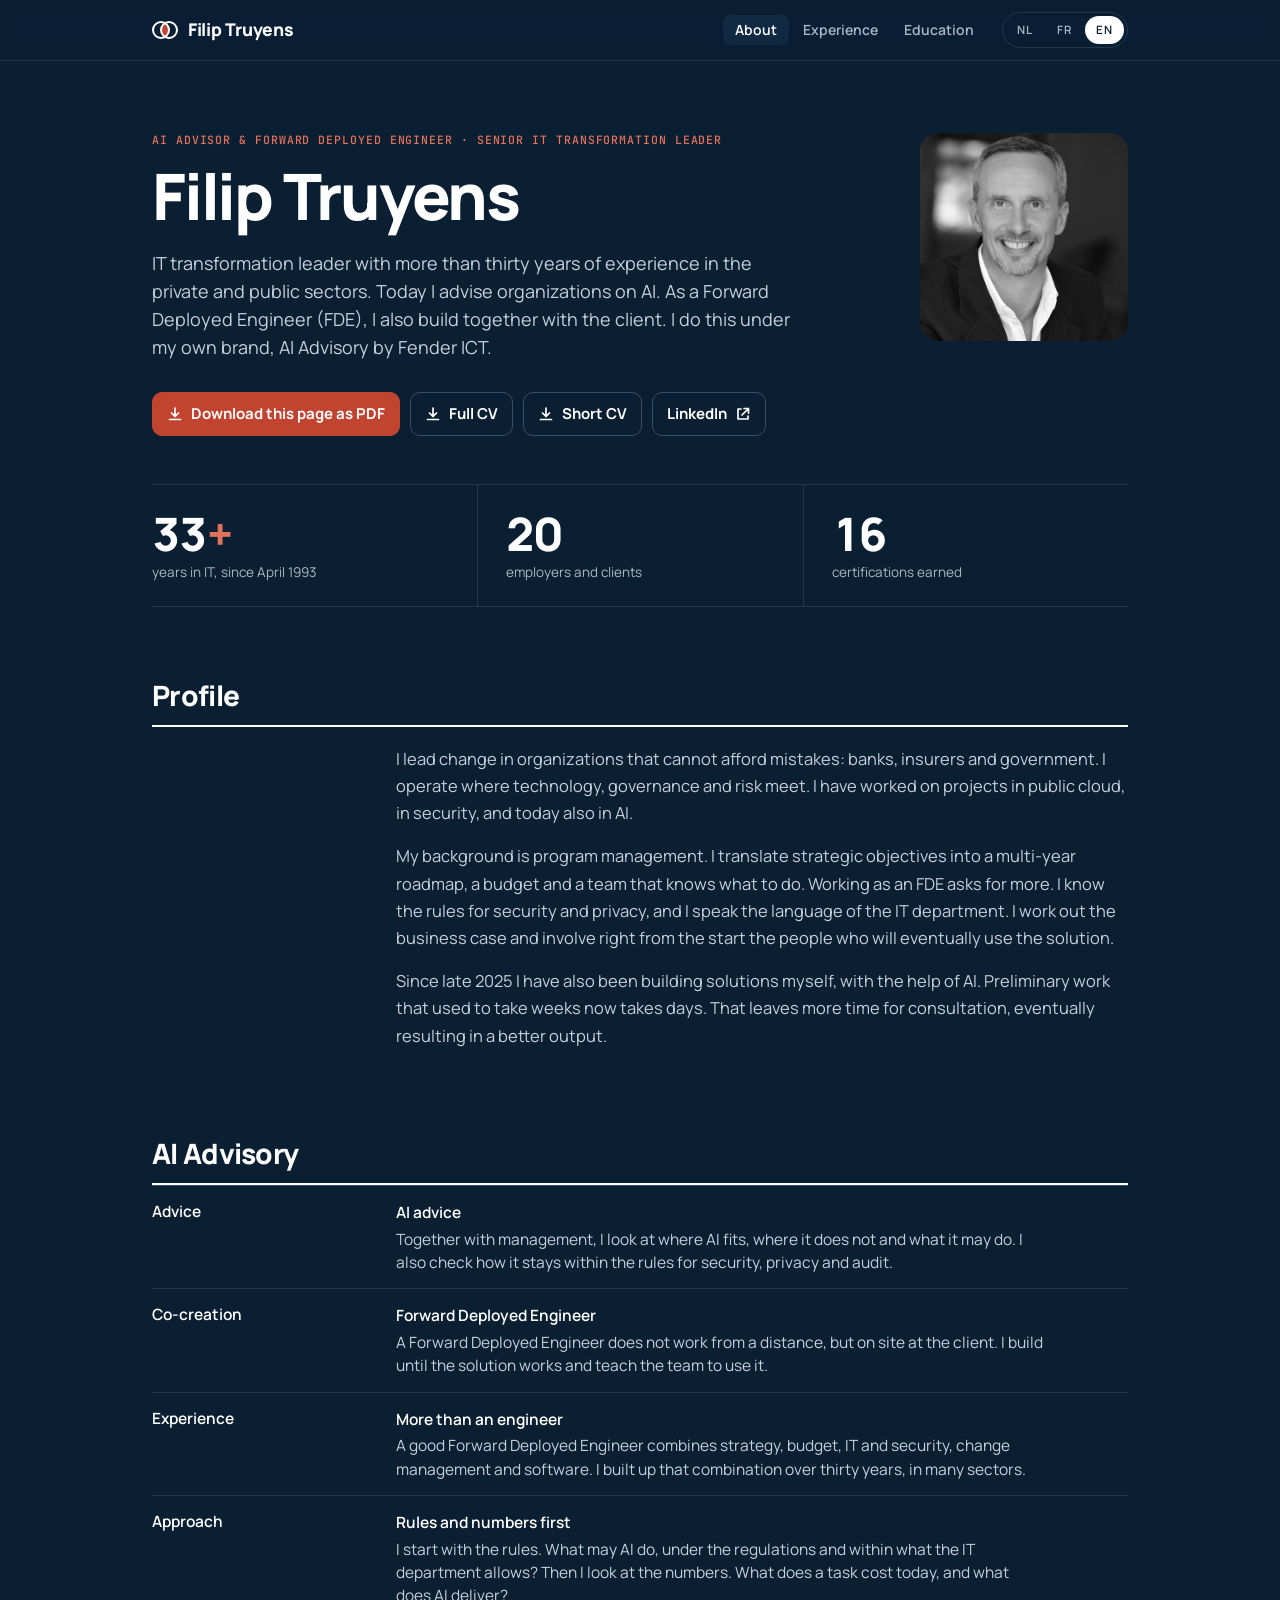
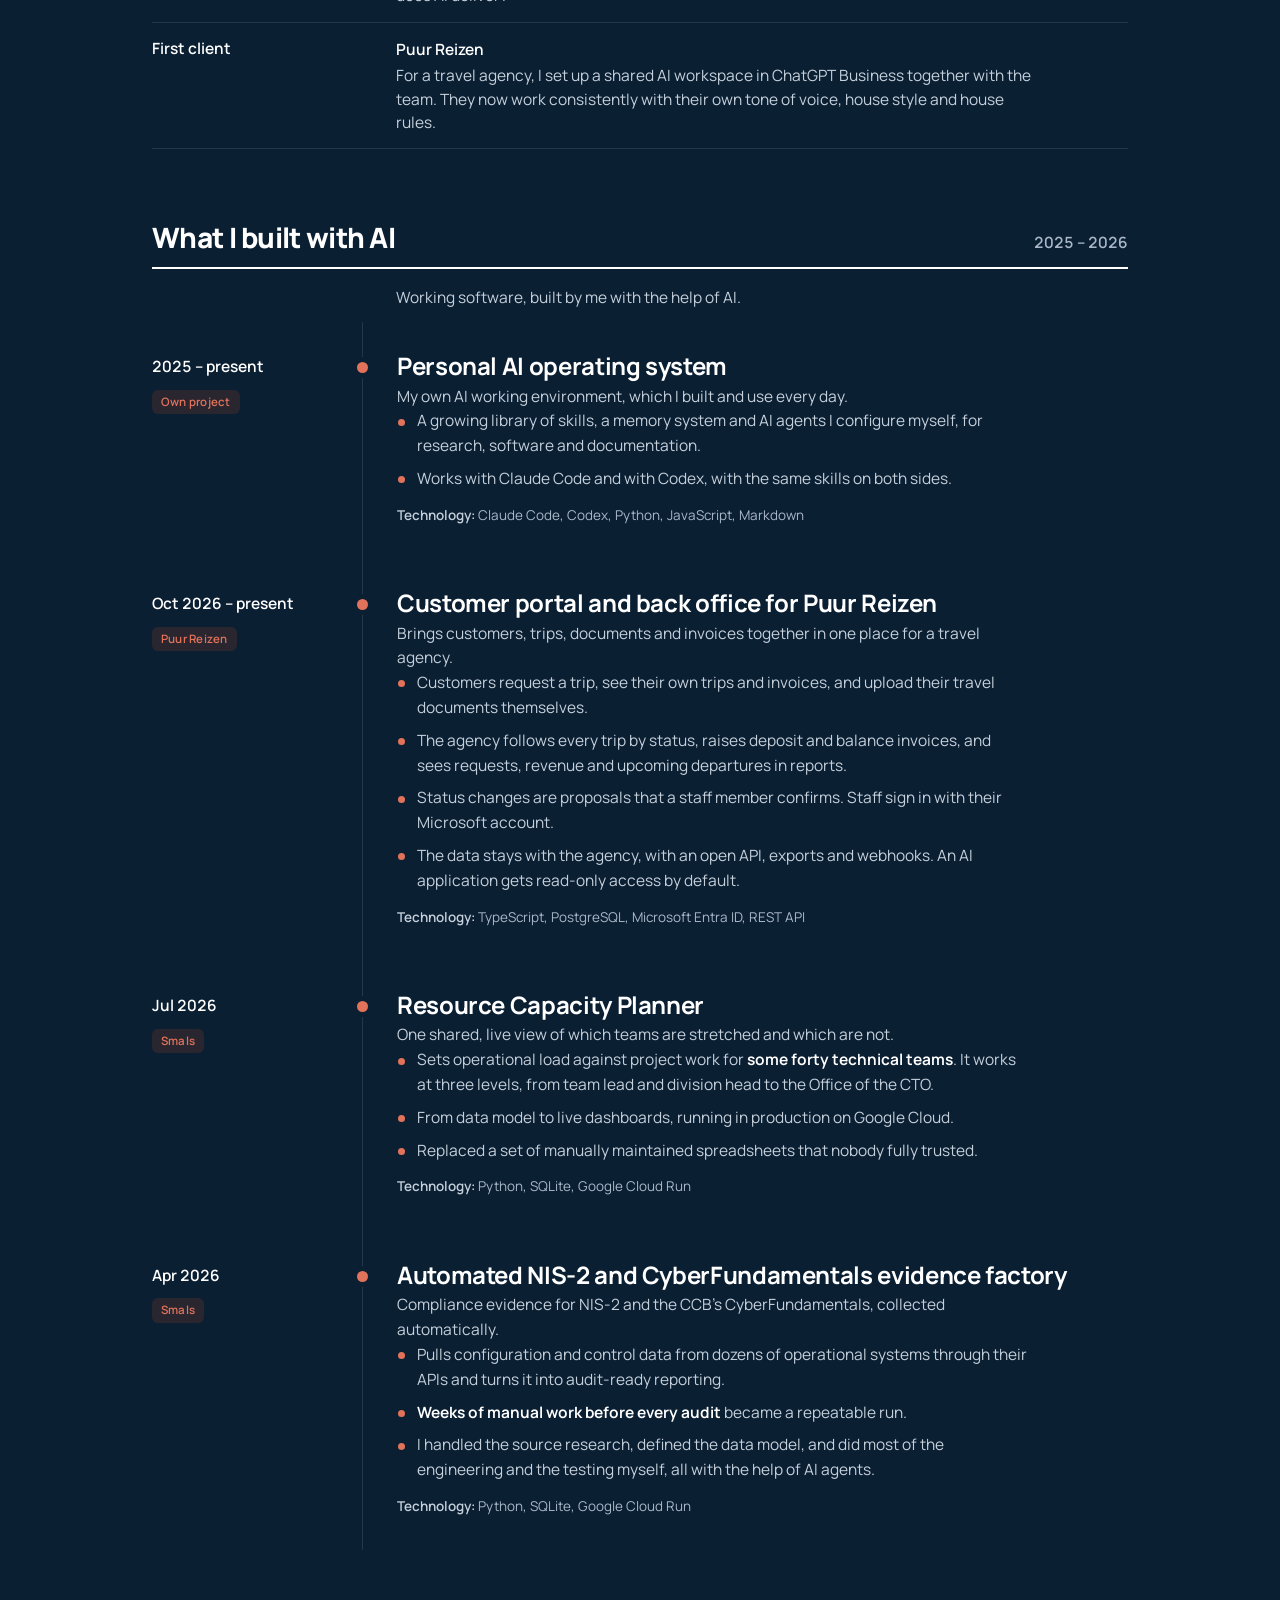
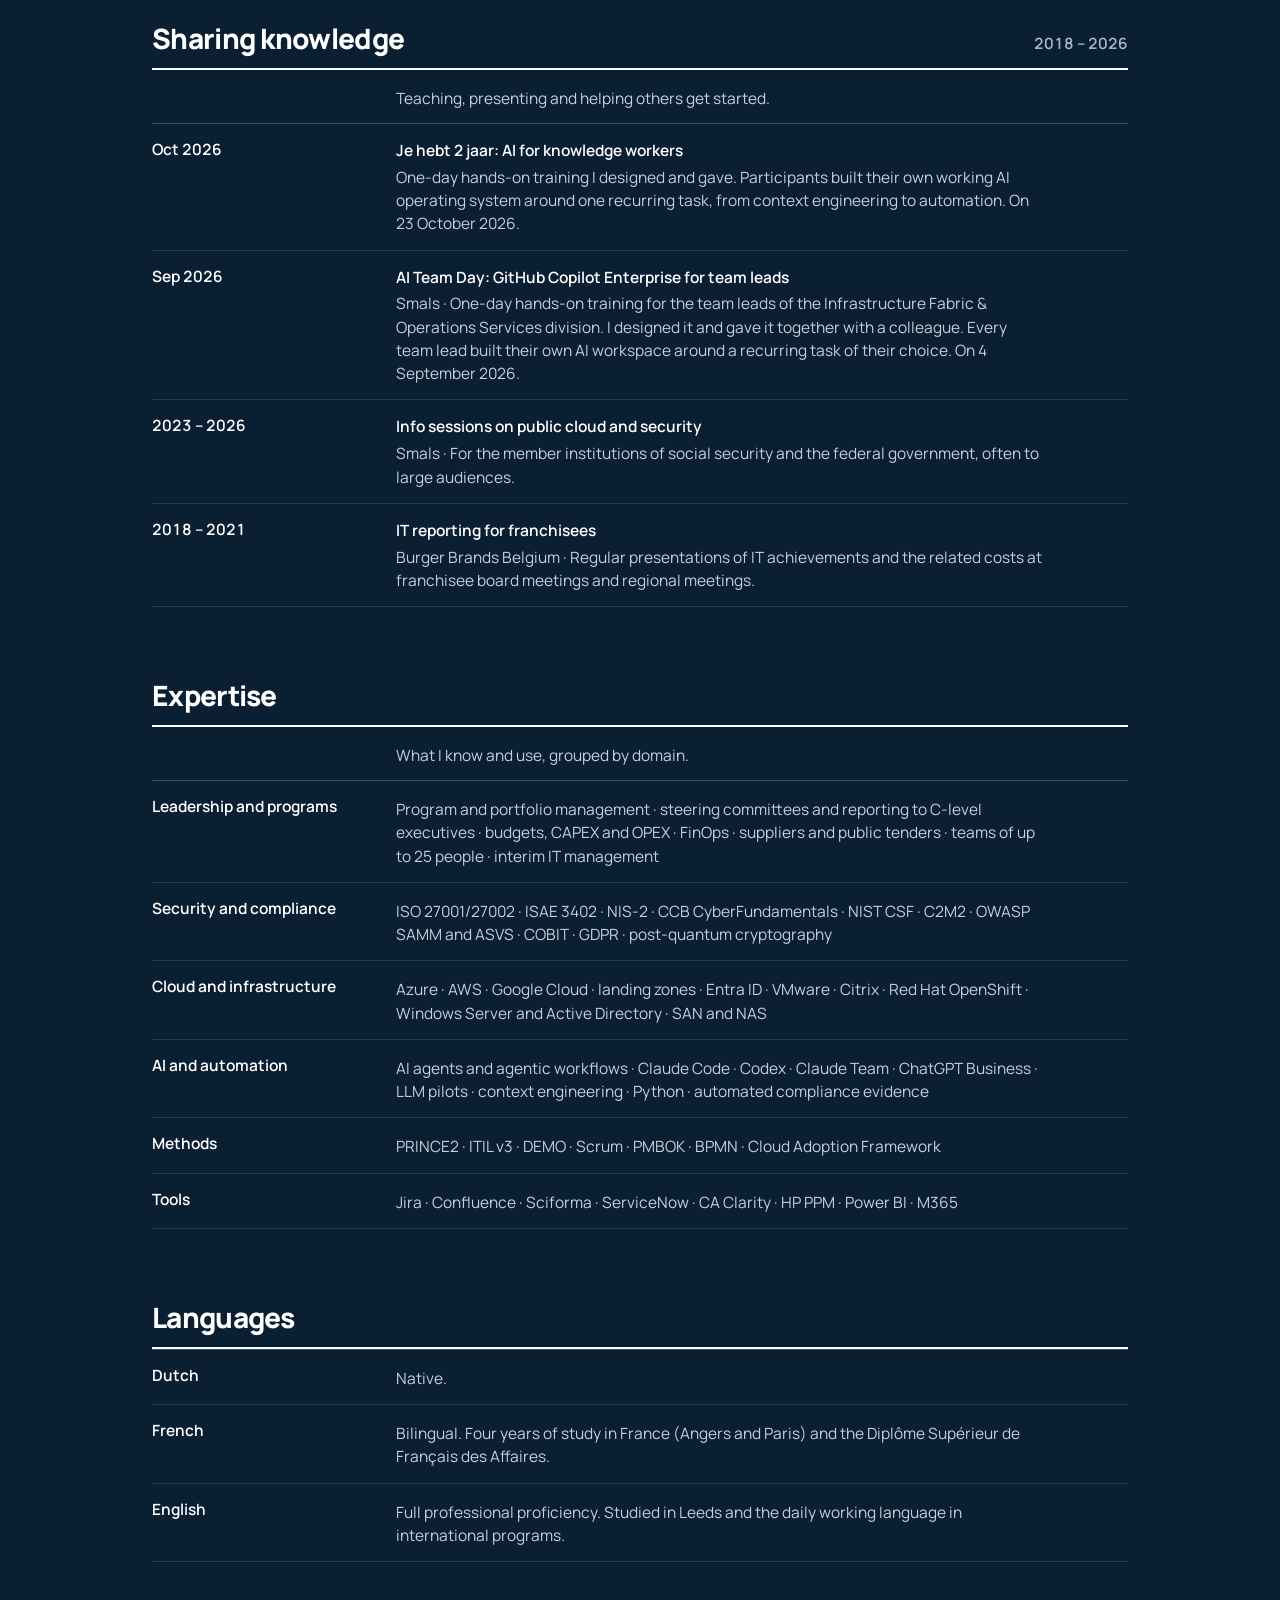
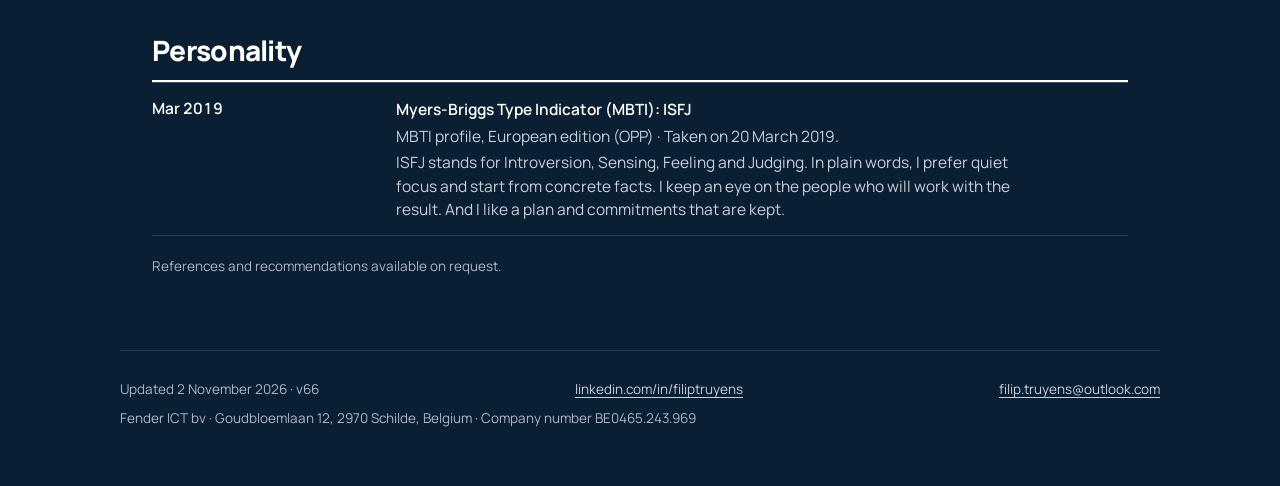
==== index.html @ 4769b6c5 "site-v66: Site-v66: huisstijl van AI Advisory by Fender ICT (kleuren, fonts, beeldmerk, deelbeelden," ====
<!doctype html>
<html lang="en">
<head>
<meta charset="utf-8">
<meta name="viewport" content="width=device-width, initial-scale=1">
<title>Filip Truyens</title>
<meta name="description" content="Filip Truyens: IT transformation leader with more than thirty years of experience in the private and public sectors, now building solutions with AI.">
<meta property="og:type" content="website">
<meta property="og:title" content="Filip Truyens">
<meta property="og:description" content="Filip Truyens: IT transformation leader with more than thirty years of experience in the private and public sectors, now building solutions with AI.">
<meta property="og:url" content="https://filiptruyens.be/">
<meta property="og:image" content="https://filiptruyens.be/assets/og-site.png?v66">
<meta property="og:image:width" content="1200">
<meta property="og:image:height" content="627">
<meta property="og:image:alt" content="Filip Truyens · AI Advisor &amp; Forward Deployed Engineer · Senior IT Transformation Leader">
<link rel="canonical" href="https://filiptruyens.be/">
<link rel="alternate" hreflang="nl" href="https://filiptruyens.be/nl/over-mij.html">
<link rel="alternate" hreflang="fr" href="https://filiptruyens.be/fr/a-propos.html">
<link rel="alternate" hreflang="en" href="https://filiptruyens.be/en/about.html">
<link rel="icon" href="assets/favicon.svg" type="image/svg+xml">
<link rel="stylesheet" href="assets/site.css">
<script>
(function () {
  var t = {nl: 'nl/over-mij.html', fr: 'fr/a-propos.html', en: 'en/about.html'};
  var ls = navigator.languages || [navigator.language || 'en'];
  for (var i = 0; i < ls.length; i++) {
    var k = String(ls[i]).slice(0, 2).toLowerCase();
    if (t[k]) { location.replace(t[k]); return; }
  }
  location.replace(t.en);
})();
</script>
</head>
<body>
<main class="wrap chooser">
  <h1>Filip Truyens</h1>
  <p><a href="nl/over-mij.html" hreflang="nl" lang="nl">Nederlands</a> · <a href="fr/a-propos.html" hreflang="fr" lang="fr">Français</a> · <a href="en/about.html" hreflang="en" lang="en">English</a></p>
</main>
</body>
</html>
---- assets/site.css ----
/* Filip Truyens, persoonlijke site. Huisstijl van AI Advisory by Fender ICT (brandbook v1), vanaf v65:
   Diepzee #0B1F33, Baksteen #C0442F, Baksteen Licht #E2735A op donker, Nevel #EEF2F5, Leisteen #5B6B7C.
   Manrope voor koppen en tekst, JetBrains Mono voor labels in hoofdletters.
   (Tot v64: Instrument Sans en Inter, inkt #0E1116 en indian red #CD5C5C; v33 en v34 waren een proef met Montserrat.)
   De namen --red, --red-text en --red-tint blijven; ze dragen nu Baksteen. */

@font-face {
  font-family: "Manrope";
  src: url("fonts/Manrope-Variable-latin.woff2") format("woff2");
  font-weight: 400 800;
  font-display: swap;
}
@font-face {
  font-family: "JetBrains Mono";
  src: url("fonts/JetBrainsMono-Variable-latin.woff2") format("woff2");
  font-weight: 400 500;
  font-display: swap;
}

:root {
  --bg: #FFFFFF;
  --band: #EEF2F5;
  --line: #DDE4EA;
  --line-strong: #C3CDD7;
  --ink: #0B1F33;
  --ink-soft: #34475A;
  --ink-mute: #5B6B7C;
  --red: #C0442F;
  --red-text: #C0442F;
  --red-tint: #F8E6E2;
  --display: "Manrope", "Segoe UI", system-ui, sans-serif;
  --text: "Manrope", "Segoe UI", system-ui, sans-serif;
  --mono: "JetBrains Mono", ui-monospace, "Cascadia Mono", Consolas, monospace;
  --col-meta: 210px;   /* breed genoeg voor de langste periode op één regel, ook in het Frans (v34) */
  /* Letterschaal (Filip, 19/10/2026, vanaf v34; voor Inter vanaf v35, iets kleiner dan v32): één grootte per soort tekst.
     Telefoon en pdf zetten dezelfde namen op een eigen waarde, verderop. */
  --fs-label: 11.5px;     /* labels in hoofdletters: regel boven de titel, kolomkoppen, tijdperken, sector, badge, taalkeuze */
  --fs-small: 13.5px;    /* bijtekst: plaats, duur, technologie, data van rollen, noten, uitleg bij kerncijfers, voet */
  --fs-compact: 14px;   /* navigatie en alle tekst van het beknopte cv */
  --fs-button: 15px;    /* knoppen bovenaan */
  --fs-body: 15.5px;     /* lopende tekst, resultaten, tabellen, rijen, data van functies */
  --fs-prose: 16.5px;    /* profiel */
  --fs-lead: 18px;      /* inleiding bovenaan */
  --fs-cv-h3: 16px;     /* werkgever in het beknopte cv */
  --fs-h4: 17.5px;       /* rollen, groepen van certificeringen, naam linksboven, cijfers in het beknopte cv */
  --fs-h3: 24px;        /* werkgevers en studies */
  --fs-h2: 28px;        /* secties */
  --fs-cv-h1: 42px;     /* naam op het beknopte cv */
  --fs-stat: 46px;      /* kerncijfers */
  color-scheme: light;
}

/* Op het scherm altijd Diepzee, ook in lichte modus (Filip, 02/11/2026, vanaf v66).
   De lichte waarden hierboven gelden alleen nog voor de pdf en de afdruk. */
@media screen {
  :root:not([data-theme="light"]) {
    --bg: #0B1F33;
    --band: #102A44;
    --line: #23384F;
    --line-strong: #34506B;
    --ink: #FFFFFF;
    --ink-soft: #C5D0DB;
    --ink-mute: #A9B8C7;
    --red: #E2735A;
    --red-text: #E2735A;
    --red-tint: #2A2630;
    color-scheme: dark;
  }
}
:root[data-theme="dark"] {
  --bg: #0B1F33;
  --band: #102A44;
  --line: #23384F;
  --line-strong: #34506B;
  --ink: #FFFFFF;
  --ink-soft: #C5D0DB;
  --ink-mute: #A9B8C7;
  --red: #E2735A;
  --red-text: #E2735A;
  --red-tint: #2A2630;
  color-scheme: dark;
}

* { box-sizing: border-box; }
html { -webkit-text-size-adjust: 100%; scroll-behavior: smooth; scroll-padding-top: 76px; }
body {
  margin: 0;
  background: var(--bg);
  color: var(--ink-soft);
  font: 400 var(--fs-body)/1.6 var(--text);
  text-rendering: optimizeLegibility;
  -webkit-font-smoothing: antialiased;
}
a { color: inherit; }
img { max-width: 100%; display: block; }

.wrap { max-width: 1040px; margin: 0 auto; padding: 0 32px; }

/* ---------- topbalk ---------- */
.topbar {
  position: sticky; top: 0; z-index: 10;
  background: color-mix(in srgb, var(--bg) 90%, transparent);
  -webkit-backdrop-filter: saturate(1.4) blur(10px);
  backdrop-filter: saturate(1.4) blur(10px);
  border-bottom: 1px solid var(--line);
}
.topbar .wrap { display: flex; align-items: center; justify-content: space-between; gap: 16px; height: 60px; }
.brand { display: inline-flex; align-items: center; gap: 10px; font: 800 var(--fs-h4)/1 var(--display); letter-spacing: -0.015em; color: var(--ink); text-decoration: none; }
.brand svg { width: 26px; height: 18px; flex: none; }   /* het beeldmerk (de lens), vanaf v65 */
.site-nav { display: flex; gap: 2px; margin-left: auto; }
.site-nav a {
  padding: 8px 12px; border-radius: 8px;
  font: 600 var(--fs-compact)/1 var(--text); color: var(--ink-mute); text-decoration: none;
}
.site-nav a:hover { color: var(--ink); }
.site-nav a[aria-current="page"] { color: var(--ink); background: var(--band); }
.lang { display: flex; gap: 2px; padding: 3px; border: 1px solid var(--line); border-radius: 999px; }
.lang a {
  font: 600 var(--fs-label)/1 var(--text); letter-spacing: 0.08em;
  color: var(--ink-mute); text-decoration: none;
  padding: 8px 11px; border-radius: 999px;
}
.lang a:hover { color: var(--ink); }
.lang a[aria-current="page"] { background: var(--ink); color: var(--bg); }

/* ---------- kop ---------- */
.hero {
  display: grid; grid-template-columns: 1fr 208px; gap: 56px; align-items: start;
  padding: 72px 0 48px;
}
.eyebrow {
  margin: 0 0 16px;
  font: 500 var(--fs-label)/1.2 var(--mono); letter-spacing: 0.08em; text-transform: uppercase;
  color: var(--red-text);
}
h1 {
  margin: 0 0 22px;
  font: 800 clamp(42px, 6.8vw, 64px)/1.02 var(--display); letter-spacing: -0.035em;
  color: var(--ink);
}
.lead { margin: 0 0 30px; max-width: 60ch; font-size: var(--fs-lead); line-height: 1.55; }
/* Compacte knoppen: de vier knoppen passen op één rij in NL, FR en EN bij 1280 px (Filip, 19/10/2026, vanaf v29). */
.actions { display: flex; flex-wrap: wrap; gap: 10px; }
.btn {
  display: inline-flex; align-items: center; gap: 8px;
  padding: 13px 14px; border-radius: 10px;
  font: 700 var(--fs-button)/1 var(--text); text-decoration: none;
  background: #C0442F; color: #fff; border: 1px solid #C0442F;   /* hoofdknop in Baksteen, zoals op fenderict.be (v65) */
  transition: background-color .15s ease, border-color .15s ease, color .15s ease;
}
.btn:hover { background: #A93A27; border-color: #A93A27; color: #fff; }
.btn.ghost { background: transparent; color: var(--ink); border-color: var(--line-strong); }
.btn.ghost:hover { border-color: var(--ink); background: transparent; color: var(--ink); }
.btn svg { width: 16px; height: 16px; flex: none; }
.portrait { width: 208px; height: 208px; object-fit: cover; border-radius: 18px; filter: grayscale(1); }

/* ---------- kerncijfers ---------- */
.stats {
  display: grid; grid-template-columns: repeat(3, 1fr);
  border-top: 1px solid var(--line); border-bottom: 1px solid var(--line);
}
.stat { padding: 26px 24px 24px 0; }
.stat + .stat { padding-left: 28px; border-left: 1px solid var(--line); }
.stat b {
  display: block; margin-bottom: 6px;
  font: 800 var(--fs-stat)/1 var(--display); letter-spacing: -0.035em; color: var(--ink);
  font-variant-numeric: tabular-nums;
}
.stat b i { font-style: normal; color: var(--red); }
.stat span { display: block; font-size: var(--fs-small); line-height: 1.4; color: var(--ink-mute); }

/* ---------- overzicht ---------- */
h2 {
  margin: 0;
  font: 800 var(--fs-h2)/1.15 var(--display); letter-spacing: -0.025em; color: var(--ink);
}
.overview { padding: 64px 0 8px; }
.overview h2 { margin-bottom: 18px; }
.overview table { width: 100%; border-collapse: collapse; font-size: var(--fs-body); }
.overview th {
  text-align: left; padding: 0 16px 10px 0;
  font: 500 var(--fs-label)/1 var(--mono); letter-spacing: 0.08em; text-transform: uppercase;
  color: var(--ink-mute); border-bottom: 1px solid var(--line-strong);
}
.overview td { padding: 12px 24px 12px 0; border-bottom: 1px solid var(--line); vertical-align: baseline; }  /* alles op één tekstlijn (v36) */
.overview td.when { width: 1%; white-space: nowrap; color: var(--ink-mute); font-variant-numeric: tabular-nums; }
.overview td.dur { width: 1%; white-space: nowrap; color: var(--ink-mute); }  /* duur, zoals bij de functie (v35) */
.overview td.org { padding-right: 0; }
.overview td.org a { color: var(--ink); font-weight: 600; text-decoration: none; }
.overview td.org .orole { display: block; margin-top: 2px; font-size: var(--fs-small); color: var(--ink-mute); }  /* functie onder de organisatie (v36) */
.overview td.org a:hover { color: var(--red-text); text-decoration: underline; text-underline-offset: 3px; }
.overview tr.era-row td {
  padding: 22px 0 8px; border-bottom: 1px solid var(--line-strong);
  font: 500 var(--fs-label)/1 var(--mono); letter-spacing: 0.08em; text-transform: uppercase; color: var(--red-text);
}
.overview tbody tr.era-row:first-child td { padding-top: 14px; }

/* ---------- tijdperken en functies ---------- */
.era { padding: 72px 0 0; }
.era-head {
  display: flex; flex-wrap: wrap; align-items: baseline; justify-content: space-between; gap: 6px 16px;
  padding-bottom: 14px; border-bottom: 2px solid var(--ink);
}
.era-head .years { font: 600 var(--fs-body)/1 var(--text); color: var(--ink-mute); font-variant-numeric: tabular-nums; }
/* Inleidingen en profieltekst staan in de leeskolom, net als de functies en rijen eronder. */
.era-intro { margin: 16px 0 12px calc(var(--col-meta) + 34px); }

.job { display: grid; grid-template-columns: var(--col-meta) 1fr; }
.job .meta { padding: 34px 20px 0 0; font-size: var(--fs-small); line-height: 1.45; color: var(--ink-mute); }
.job .dates { display: block; white-space: nowrap; font: 600 var(--fs-body)/1.4 var(--text); color: var(--ink); font-variant-numeric: tabular-nums; }
.job .dur { display: block; margin-top: 3px; }
.job .place { display: block; margin-top: 12px; }
.job .sector {
  display: inline-block; margin-top: 12px; padding: 4px 9px; border-radius: 6px;
  font-size: var(--fs-label); font-weight: 600; letter-spacing: 0.02em;
  color: var(--red-text); background: var(--red-tint);
}
.job .body { position: relative; padding: 30px 0 34px 34px; border-left: 1px solid var(--line); }
.job .body::before {
  content: ""; position: absolute; left: -6px; top: 40px;
  width: 11px; height: 11px; border-radius: 50%;
  background: var(--red); box-shadow: 0 0 0 5px var(--bg);
}
.job h3 {
  margin: 0 0 4px;
  font: 700 var(--fs-h3)/1.15 var(--display); letter-spacing: -0.015em; color: var(--ink);
}
.job .role { margin: 0 0 12px; font-weight: 600; color: var(--ink); }
.job .context { margin: 0; max-width: 68ch; }

.label {
  margin: 22px 0 10px;
  font: 500 var(--fs-label)/1 var(--mono); letter-spacing: 0.08em; text-transform: uppercase; color: var(--ink-mute);
}
ul.wins { list-style: none; margin: 0; padding: 0; max-width: 70ch; }
ul.wins li { position: relative; margin: 0 0 8px; padding-left: 20px; }
ul.wins li::before {
  content: ""; position: absolute; left: 1px; top: 0.66em;
  width: 7px; height: 7px; border-radius: 50%; background: var(--red);
}
ul.wins strong { color: var(--ink); font-weight: 650; }
.tech { margin: 14px 0 0; max-width: 70ch; font-size: var(--fs-small); line-height: 1.5; color: var(--ink-mute); }
.tech b { font-weight: 600; color: var(--ink-soft); }

.roles { display: grid; gap: 14px; margin-top: 4px; }
.subrole { padding: 20px 22px 16px; border: 1px solid var(--line); border-radius: 14px; background: var(--bg); }
.subrole header { display: flex; flex-wrap: wrap; align-items: baseline; justify-content: space-between; gap: 2px 16px; }
.subrole h4 { margin: 0; font: 700 var(--fs-h4)/1.3 var(--display); letter-spacing: -0.01em; color: var(--ink); }
.subrole .sd { font-size: var(--fs-small); color: var(--ink-mute); font-variant-numeric: tabular-nums; white-space: nowrap; }
.subrole .note { margin: 4px 0 0; font-size: var(--fs-small); color: var(--ink-mute); }
.subrole ul.wins { margin-top: 12px; }

/* ---------- certificeringen en opleidingen ---------- */
.group-title {
  margin: 30px 0 4px;
  font: 700 var(--fs-h4)/1.3 var(--display); letter-spacing: -0.01em; color: var(--ink);
}
.certs { border-top: 1px solid var(--line-strong); }
.cert {
  display: grid; grid-template-columns: var(--col-meta) 1fr; gap: 0 34px;
  padding: 14px 0; border-bottom: 1px solid var(--line);
}
.cert .cdate { font: 600 var(--fs-body)/1.5 var(--text); color: var(--ink); font-variant-numeric: tabular-nums; }
.cert .cname { margin: 0; font-weight: 600; color: var(--ink); }
.cert .cmeta { margin: 3px 0 0; max-width: 72ch; font-size: var(--fs-body); line-height: 1.5; }
.badge {
  display: inline-block; margin-left: 6px; padding: 2px 8px; border-radius: 6px; vertical-align: 1px;
  font-size: var(--fs-label); font-weight: 600; letter-spacing: 0.02em;
  color: var(--red-text); background: var(--red-tint);
}
table.list { width: 100%; margin-top: 20px; border-collapse: collapse; font-size: var(--fs-body); }
table.list th {
  text-align: left; padding: 0 16px 10px 0;
  font: 500 var(--fs-label)/1 var(--mono); letter-spacing: 0.08em; text-transform: uppercase;
  color: var(--ink-mute); border-bottom: 1px solid var(--line-strong);
}
table.list td { padding: 9px 16px 9px 0; border-bottom: 1px solid var(--line); vertical-align: top; }
table.list td.when { width: 1%; white-space: nowrap; color: var(--ink-mute); font-variant-numeric: tabular-nums; }
table.list td.cname { color: var(--ink); font-weight: 500; }
table.list td.dur { white-space: nowrap; color: var(--ink-mute); }

/* ---------- over mij ---------- */
.prose { margin: 18px 0 0 calc(var(--col-meta) + 34px); }
.prose p { margin: 0 0 16px; font-size: var(--fs-prose); line-height: 1.65; }
.certs.expertise .cdate { font-weight: 600; }
.cmeta a { color: var(--red-text); font-weight: 600; text-underline-offset: 3px; }
.note-line { margin: 20px 0 0; font-size: var(--fs-small); color: var(--ink-mute); }

/* ---------- beknopt cv ---------- */
.cv-sheet { padding-top: 40px; padding-bottom: 64px; }
.cv-head { display: flex; justify-content: space-between; align-items: flex-start; gap: 24px; padding-bottom: 16px; border-bottom: 2px solid var(--ink); }
.cv-head h1 { margin: 0 0 8px; font-size: var(--fs-cv-h1); }
.cv-head .eyebrow { margin-bottom: 10px; }
.cv-contact { margin: 0; font-size: var(--fs-small); color: var(--ink-mute); }
.cv-contact a { color: var(--ink-soft); }
.cv-contact .co { display: block; }   /* bedrijfsgegevens op een eigen regel */
.cv-head .actions { margin-top: 16px; }   /* downloadknoppen, alleen op het scherm (v60) */
.cv-head .portrait { width: 104px; height: 104px; border-radius: 14px; }
.cv-grid { display: grid; grid-template-columns: 1fr 250px; gap: 40px; margin-top: 22px; }
.cv-main h2, .cv-side h2 {
  margin: 24px 0 10px;
  font: 500 var(--fs-label)/1.2 var(--mono); letter-spacing: 0.08em; text-transform: uppercase; color: var(--red-text);
}
.cv-main section:first-child h2, .cv-side section:first-child h2 { margin-top: 0; }
.cv-main > section > p { margin: 0 0 10px; font-size: var(--fs-compact); }
.cv-job { display: grid; grid-template-columns: 170px 1fr; gap: 18px; padding: 10px 0; border-top: 1px solid var(--line); }
.cv-when { font-size: var(--fs-compact); color: var(--ink-mute); font-variant-numeric: tabular-nums; }
.cv-job h3 { margin: 0; font: 700 var(--fs-cv-h3)/1.25 var(--display); color: var(--ink); }
.cv-job .role { margin: 2px 0 6px; font-size: var(--fs-compact); font-weight: 600; color: var(--ink); }
.cv-job ul.wins li { margin-bottom: 4px; font-size: var(--fs-compact); }
.cv-rows .row { display: grid; grid-template-columns: 170px 1fr; gap: 18px; padding: 5px 0; border-top: 1px solid var(--line); font-size: var(--fs-compact); }
.cv-rows .row b, .cv-side b { color: var(--ink); font-weight: 600; }
.cv-side h4 { margin: 10px 0 2px; font: 600 var(--fs-compact)/1.3 var(--text); color: var(--ink); }
.cv-side p { margin: 0 0 6px; font-size: var(--fs-compact); line-height: 1.45; }
.cv-side .fig b { font: 700 var(--fs-h4)/1 var(--display); color: var(--ink); margin-right: 4px; }

/* ---------- voet ---------- */
.foot .company { flex-basis: 100%; font-size: var(--fs-small); }
.foot {
  margin-top: 72px; padding: 28px 0 56px; border-top: 1px solid var(--line);
  display: flex; flex-wrap: wrap; justify-content: space-between; gap: 8px 24px;
  font-size: var(--fs-small); color: var(--ink-mute);
}
.foot a { color: var(--ink-soft); text-underline-offset: 3px; }

/* ---------- taalkeuze (index) ---------- */
.chooser { min-height: 100vh; display: grid; place-content: center; text-align: center; gap: 8px; }
.chooser p { font-size: var(--fs-lead); }

/* ---------- smal scherm ---------- */
@media screen and (max-width: 760px) {
  :root { --fs-lead: 17px; --fs-stat: 32px; --fs-h2: 25px; --fs-h3: 21px; --fs-cv-h1: 34px; }
  .wrap { padding: 0 16px; }
  .hero { grid-template-columns: 1fr; gap: 24px; padding: 36px 0 32px; }
  .portrait { order: -1; width: 112px; height: 112px; border-radius: 14px; }
  .stat { padding: 18px 10px 16px 0; }
  .stat + .stat { padding-left: 12px; }
  .overview { padding-top: 48px; }
  .overview td { padding-right: 14px; }  /* duur ook op telefoon zichtbaar, op één regel (v42) */
  .overview td.when { white-space: normal; min-width: 7.5em; }
  .era { padding-top: 56px; }
  .era-intro, .prose { margin-left: 0; }
  .job { display: block; position: relative; padding: 26px 0 26px 24px; border-left: 1px solid var(--line); }
  .job::before {
    content: ""; position: absolute; left: -6px; top: 32px;
    width: 11px; height: 11px; border-radius: 50%;
    background: var(--red); box-shadow: 0 0 0 5px var(--bg);
  }
  .job .meta { padding: 0 0 12px; }
  .job .place, .job .sector { margin-top: 6px; }
  .job .place { display: inline; }
  .job .place + .sector { margin-left: 8px; }
  .job .body { padding: 0; border-left: 0; }
  .job .body::before { display: none; }
  .subrole { padding: 16px 16px 12px; }
  .cert { grid-template-columns: 1fr; gap: 2px; }
  table.list { font-size: var(--fs-compact); }
  table.list .by { display: none; }
  table.list td.when { white-space: normal; min-width: 5.5em; }
  table.list td { padding-right: 10px; }
  table.list td.dur { white-space: normal; }  /* "evening course" past anders niet op 375 px (v34) */
}
@media screen and (max-width: 760px) {
  .cv-grid { grid-template-columns: 1fr; gap: 8px; }
  .cv-job, .cv-rows .row { grid-template-columns: 1fr; gap: 2px; }
  .cv-head .portrait { width: 72px; height: 72px; }
}
@media screen and (max-width: 560px) {
  .brand { display: none; }
  html { scroll-padding-top: 104px; }
  .topbar .wrap { height: auto; flex-wrap: wrap; row-gap: 6px; padding-top: 8px; padding-bottom: 8px; }
  .site-nav { margin-left: 0; }
  .site-nav a { padding: 8px 9px; }
  .lang { margin-left: auto; }
  :root { --fs-prose: 16px; }
}

/* ---------- afdruk en pdf ---------- */
@media print {
  @page {
    size: A4;
    margin: 14mm 15mm 17mm;
    @bottom-right { content: counter(page) " / " counter(pages); font: 500 7.5pt "Manrope", sans-serif; color: #5B6B7C; }
  }
  :root {
    --col-meta: 42mm;
    --fs-label: 7pt; --fs-small: 8.2pt; --fs-compact: 8.2pt; --fs-body: 9pt; --fs-prose: 9.6pt; --fs-lead: 10.2pt;
    --fs-cv-h3: 9.6pt; --fs-h4: 10.5pt; --fs-h3: 13.5pt; --fs-h2: 14.5pt; --fs-cv-h1: 23pt; --fs-stat: 21pt;
  }
  html { scroll-behavior: auto; }
  body { line-height: 1.5; background: #fff; -webkit-print-color-adjust: exact; print-color-adjust: exact; }
  .wrap { max-width: none; padding: 0; }
  .topbar, .actions, .no-print { display: none !important; }
  .hero { grid-template-columns: 1fr 30mm; gap: 10mm; padding: 0 0 6mm; }
  .eyebrow { margin-bottom: 3mm; }
  h1 { font-size: 29pt; margin-bottom: 3.5mm; }
  .lead { margin: 0; max-width: none; }
  .portrait { width: 30mm; height: 30mm; border-radius: 3mm; }
  .stat { padding: 3.5mm 4mm 3mm 0; }
  .stat + .stat { padding-left: 5mm; }
  .stat b { margin-bottom: 1mm; }
  .overview { padding: 7mm 0 0; break-inside: auto; }
  .overview h2 { margin-bottom: 3mm; }
  .overview th { padding-bottom: 1.6mm; }
  .overview td { padding: 1.4mm 5mm 1.4mm 0; }
  .overview td.org .orole { margin-top: 0.2mm; }
  .overview td.org a { text-decoration: none; }
  .overview tr { break-inside: avoid; }
  .overview tr.era-row td { padding: 3.5mm 0 1.4mm; }
  .era { padding-top: 7mm; }
  #talen { break-inside: avoid; }
  .era-head { break-after: avoid; padding-bottom: 2.5mm; border-bottom-width: 1.5pt; }
  .era-intro { margin: 3mm 0 0 calc(var(--col-meta) + 6mm); break-after: avoid; }
  p, li { orphans: 3; widows: 3; }
  .job { break-inside: avoid; }
  .job.long { break-inside: auto; }
  .job .role, .job .context { break-after: avoid; }
  .job .body > ul.wins > li:first-child { break-before: avoid; }
  ul.wins li { break-inside: avoid; }
  .job .meta { padding: 6mm 4mm 0 0; }
  .job .place, .job .sector { margin-top: 2mm; }
  .job .sector { padding: 0.6mm 1.8mm; }
  .job .body { padding: 5.5mm 0 4mm 6mm; }
  .job .body::before { top: 7.4mm; left: -4.5px; width: 8px; height: 8px; box-shadow: 0 0 0 3px #fff; }
  .job h3 { break-after: avoid; }
  .job .role { margin-bottom: 1.6mm; }
  .job .context, ul.wins, .tech { max-width: none; }
  .label { margin: 3.5mm 0 1.8mm; break-after: avoid; }
  ul.wins li { margin-bottom: 1.1mm; padding-left: 4mm; }
  ul.wins li::before { width: 5px; height: 5px; top: 0.62em; }
  .tech { margin-top: 2mm; }
  .roles { gap: 3mm; }
  .subrole { padding: 3.5mm 4mm 2.5mm; border-radius: 2.5mm; break-inside: avoid; }
  .subrole ul.wins { margin-top: 2mm; }
  .group-title { margin: 6mm 0 1.5mm; break-after: avoid; }
  .cert { gap: 0 6mm; padding: 1.9mm 0; break-inside: avoid; }
  .cert .cmeta { max-width: none; }
  .badge { padding: 0.3mm 1.5mm; }
  /* v36: opleidingen staan nu vóór de certificeringen en lopen door na de studies, zonder vaste paginasprong. */
  table.list { margin-top: 4mm; }
  table.list th { padding-bottom: 1.6mm; }
  table.list td { padding: 1.3mm 4mm 1.3mm 0; }
  table.list tr { break-inside: avoid; }
  .prose { margin: 3mm 0 0 calc(var(--col-meta) + 6mm); }
  .prose p { margin-bottom: 2.5mm; line-height: 1.55; }
  .note-line { margin-top: 4mm; }
  .cmeta a { text-decoration: none; }
  /* In de pdf staan datum en LinkedIn in de paginavoet en de bedrijfsgegevens in de paginakop. */
  .foot { display: none !important; }
  /* beknopt cv: twee kolommen, hoogstens drie pagina's (Filip, 19/10/2026) */
  body.summary { font-size: var(--fs-compact); line-height: 1.42; }
  .cv-sheet { padding: 0; }
  .cv-head { gap: 6mm; padding-bottom: 3mm; border-bottom-width: 1.5pt; }
  .cv-head .eyebrow { margin-bottom: 2mm; }
  .cv-head h1 { margin-bottom: 1.5mm; }
  .cv-contact a { text-decoration: none; }
  .cv-head .portrait { width: 22mm; height: 22mm; border-radius: 2.5mm; }
  .cv-grid { grid-template-columns: 1fr 55mm; gap: 7mm; margin-top: 4mm; }
  .cv-main h2, .cv-side h2 { margin: 4mm 0 1.6mm; break-after: avoid; }
  .cv-main > section > p { margin-bottom: 1.5mm; line-height: 1.4; }
  .cv-job { grid-template-columns: 35mm 1fr; gap: 3mm; padding: 1.4mm 0; break-inside: avoid; }
  .cv-when { white-space: nowrap; }
  .cv-job .role { margin: 0.3mm 0 1mm; }
  .cv-job ul.wins li { margin-bottom: 0.5mm; padding-left: 3.5mm; line-height: 1.4; }
  .cv-rows .row { grid-template-columns: 35mm 1fr; gap: 3mm; padding: 0.8mm 0; break-inside: avoid; }
  .cv-side h4 { margin: 1.8mm 0 0.4mm; break-after: avoid; }
  .cv-side p { margin-bottom: 1.2mm; line-height: 1.4; }
  .summary .note-line { margin-top: 3mm; font-size: var(--fs-compact); }
  .foot a { text-decoration: none; }
}
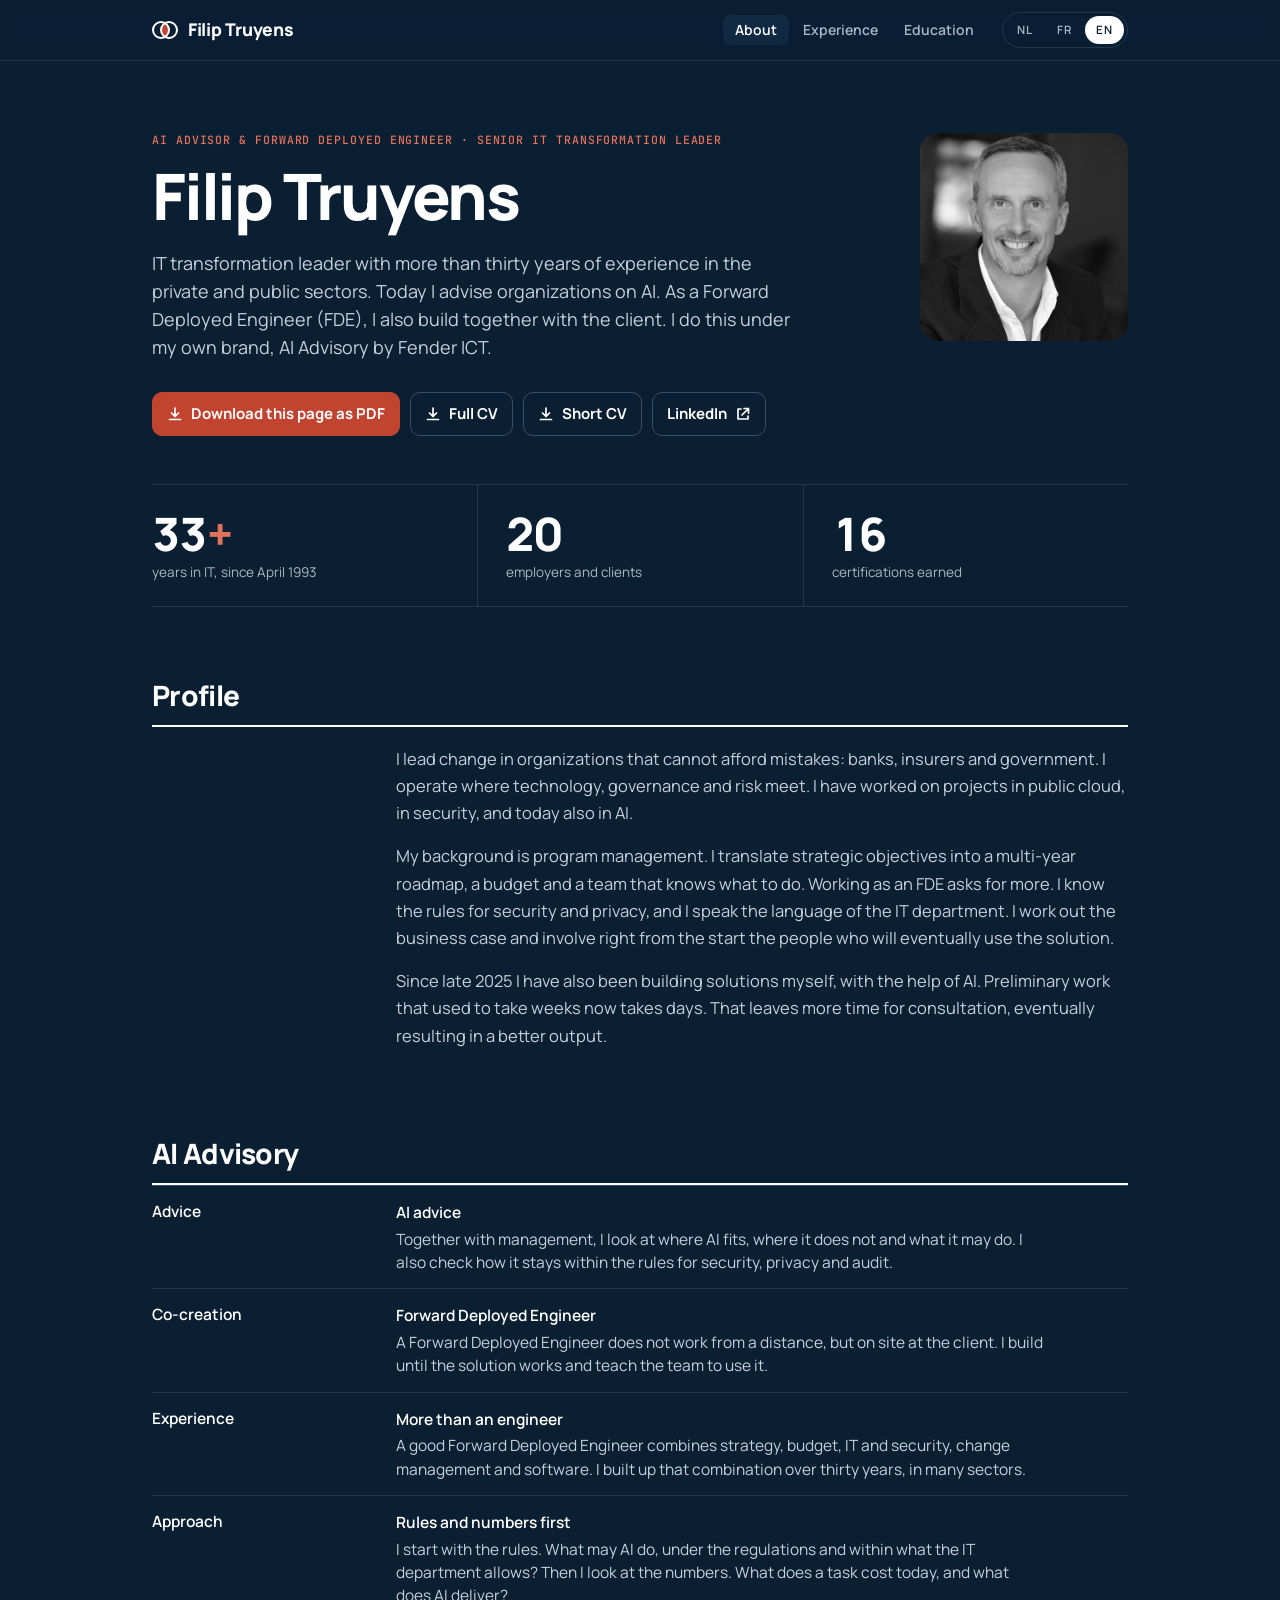
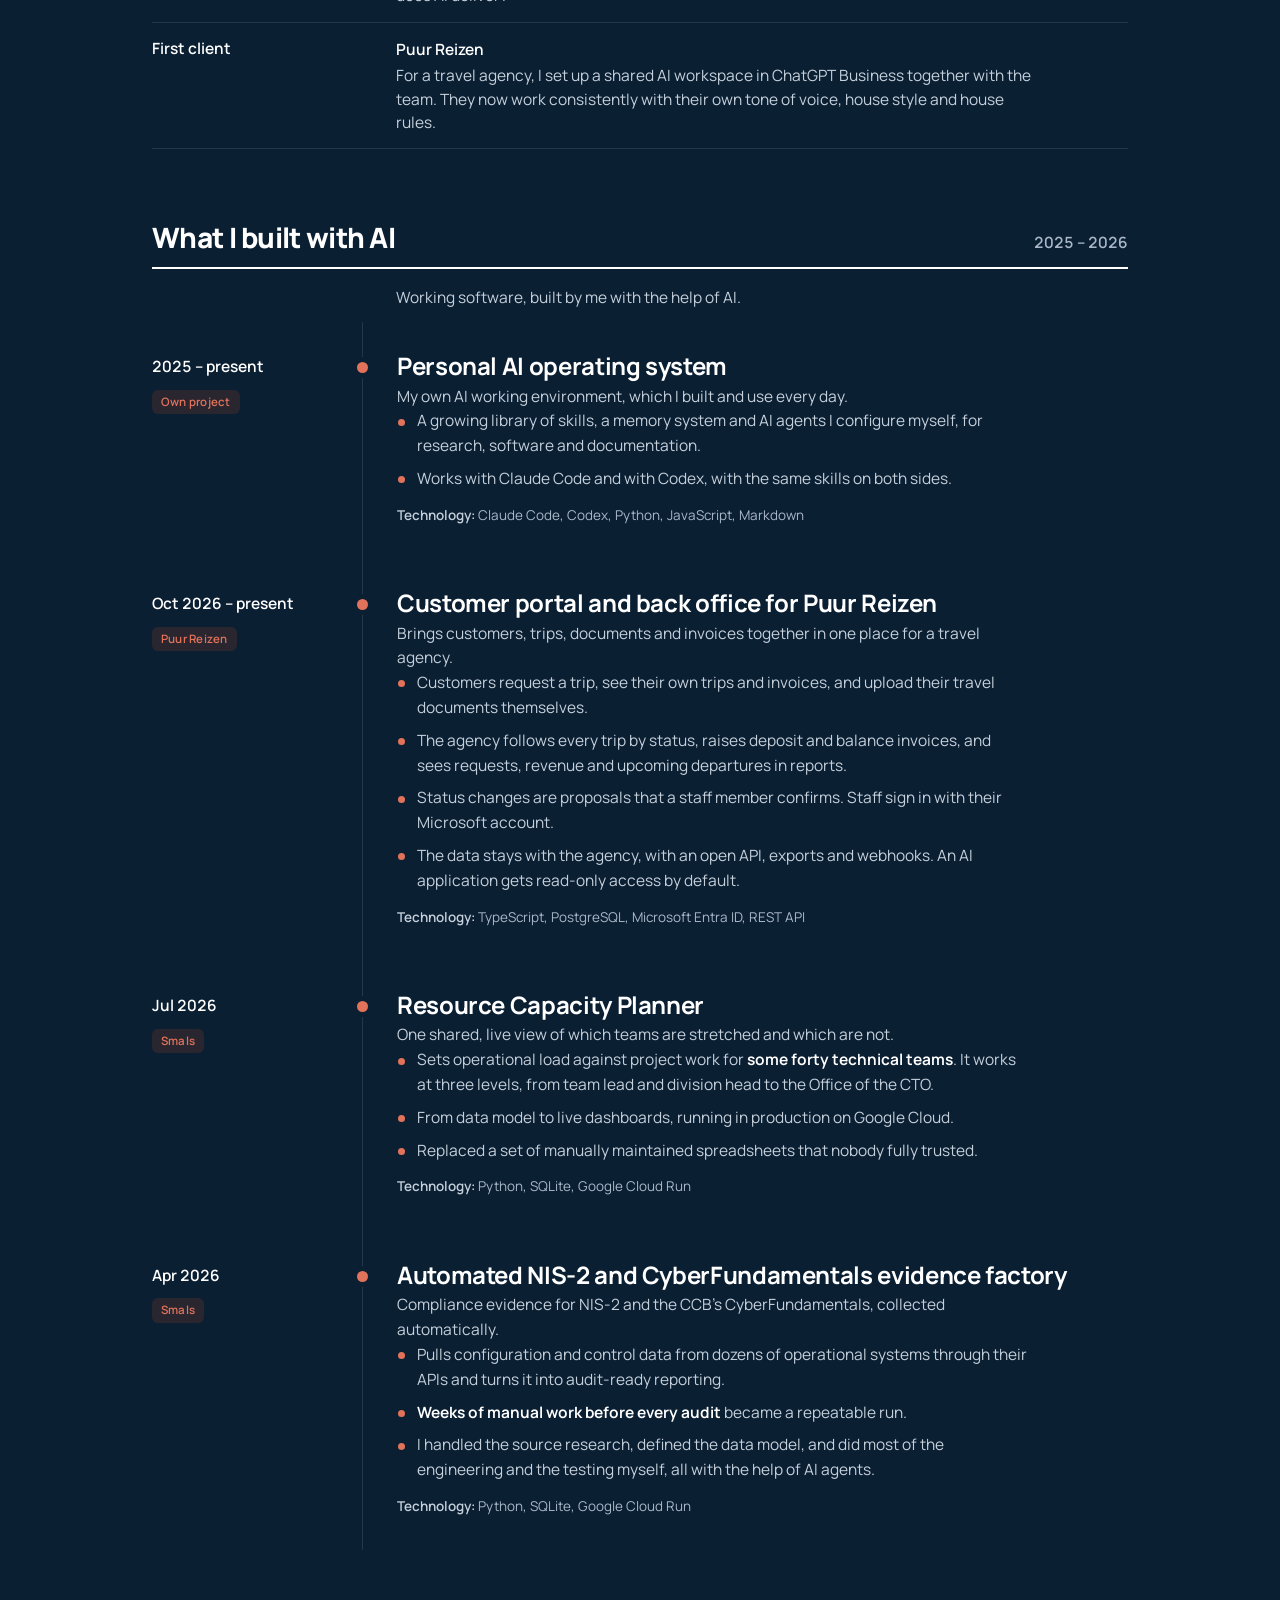
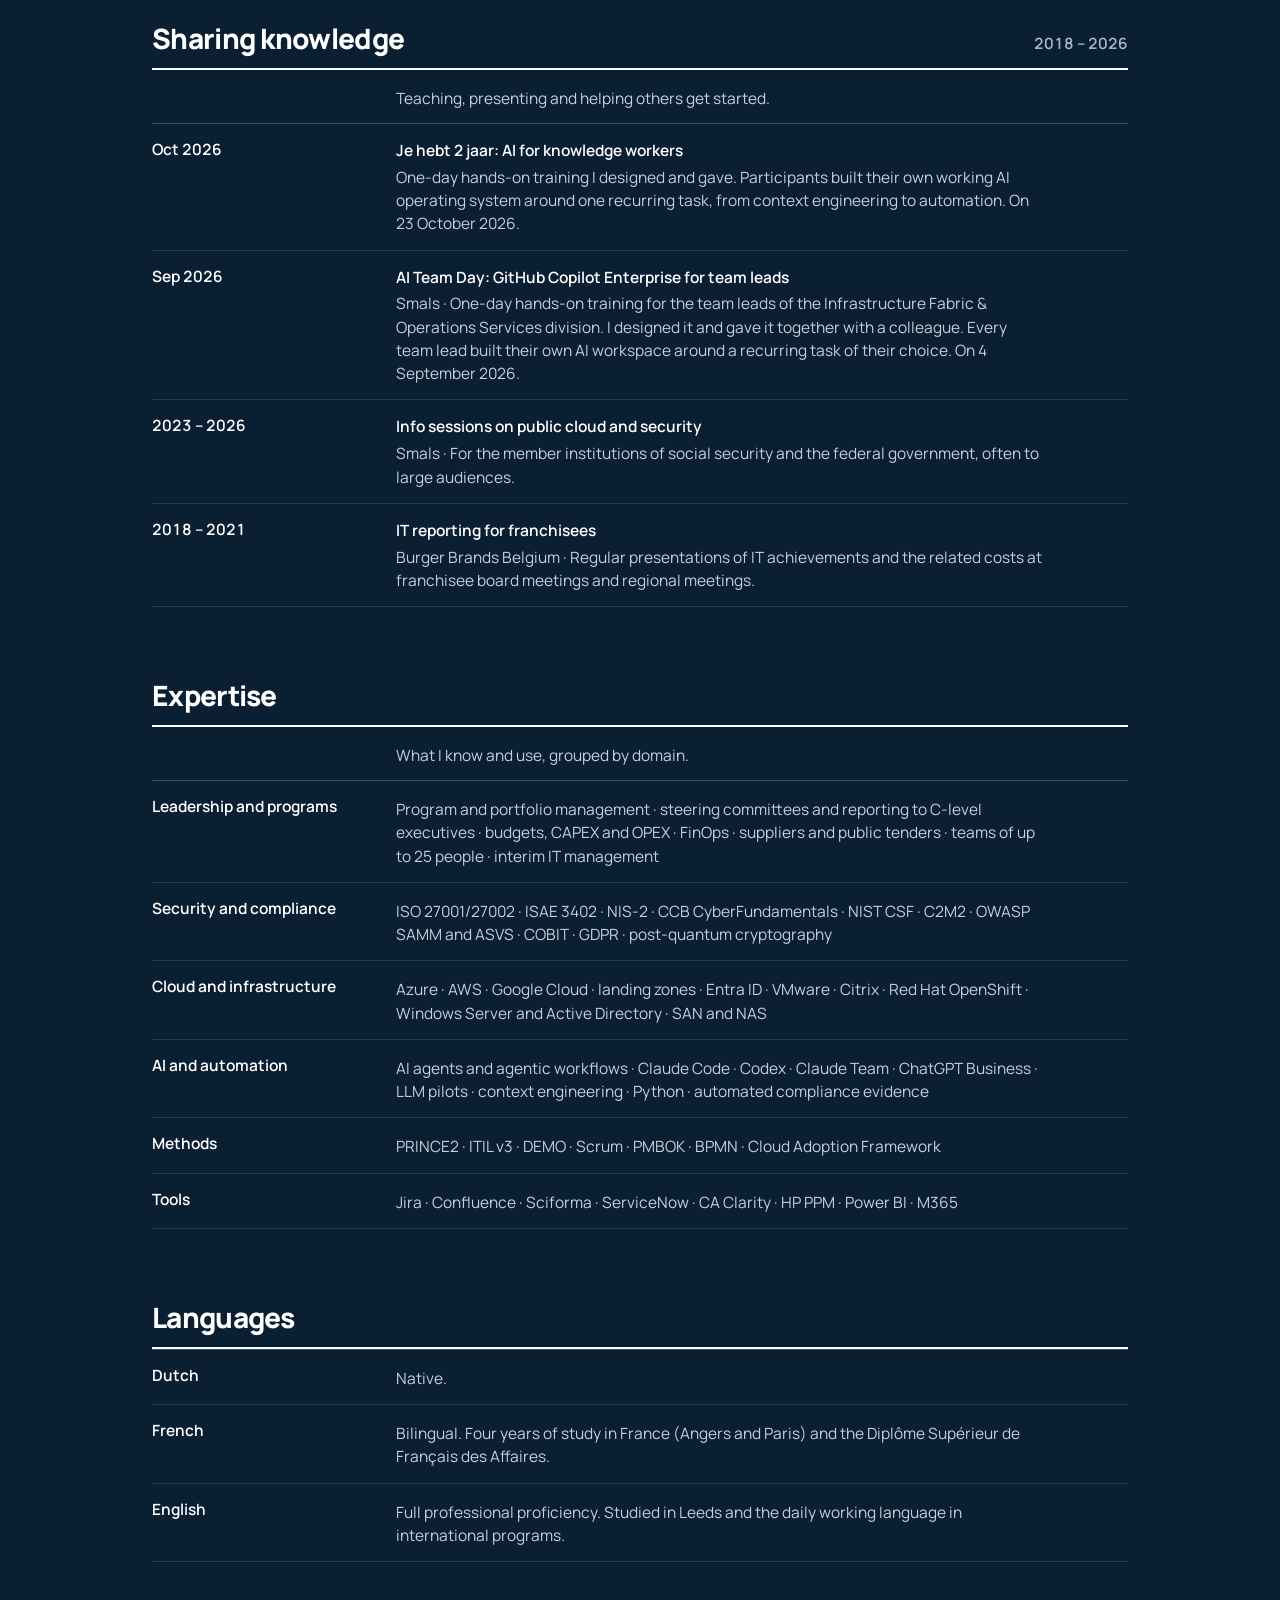
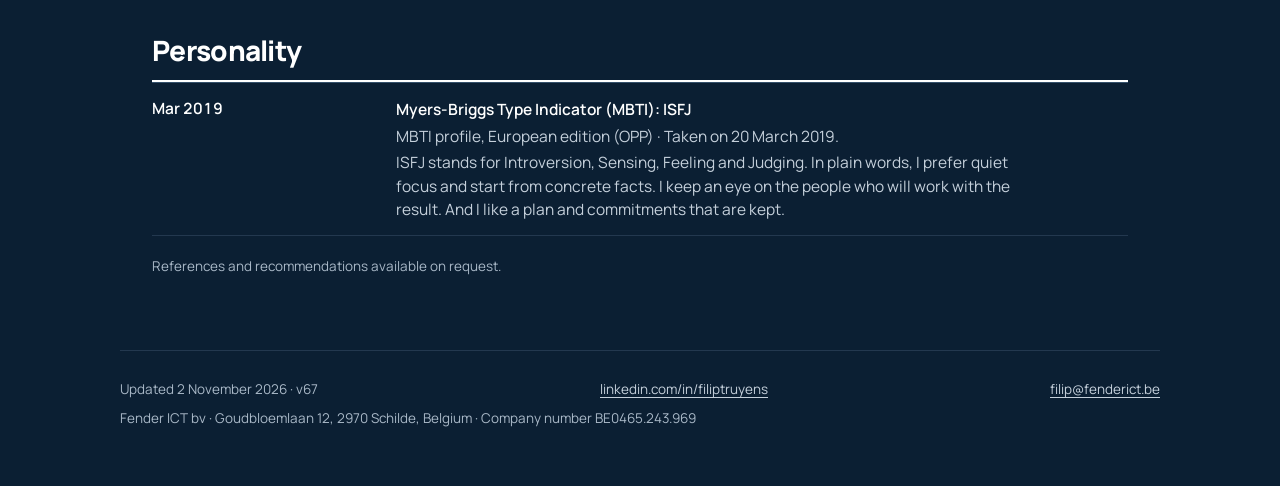
==== commit 13d1a663: "site-v67: Site-v67: e-mailadres filip@fenderict.be Co-Authored-By: Claude Opus 5.5 <noreply@anthropi" ====
--- a/index.html
+++ b/index.html
@@ -9,7 +9,7 @@
 <meta property="og:title" content="Filip Truyens">
 <meta property="og:description" content="Filip Truyens: IT transformation leader with more than thirty years of experience in the private and public sectors, now building solutions with AI.">
 <meta property="og:url" content="https://filiptruyens.be/">
-<meta property="og:image" content="https://filiptruyens.be/assets/og-site.png?v66">
+<meta property="og:image" content="https://filiptruyens.be/assets/og-site.png?v67">
 <meta property="og:image:width" content="1200">
 <meta property="og:image:height" content="627">
 <meta property="og:image:alt" content="Filip Truyens · AI Advisor &amp; Forward Deployed Engineer · Senior IT Transformation Leader">
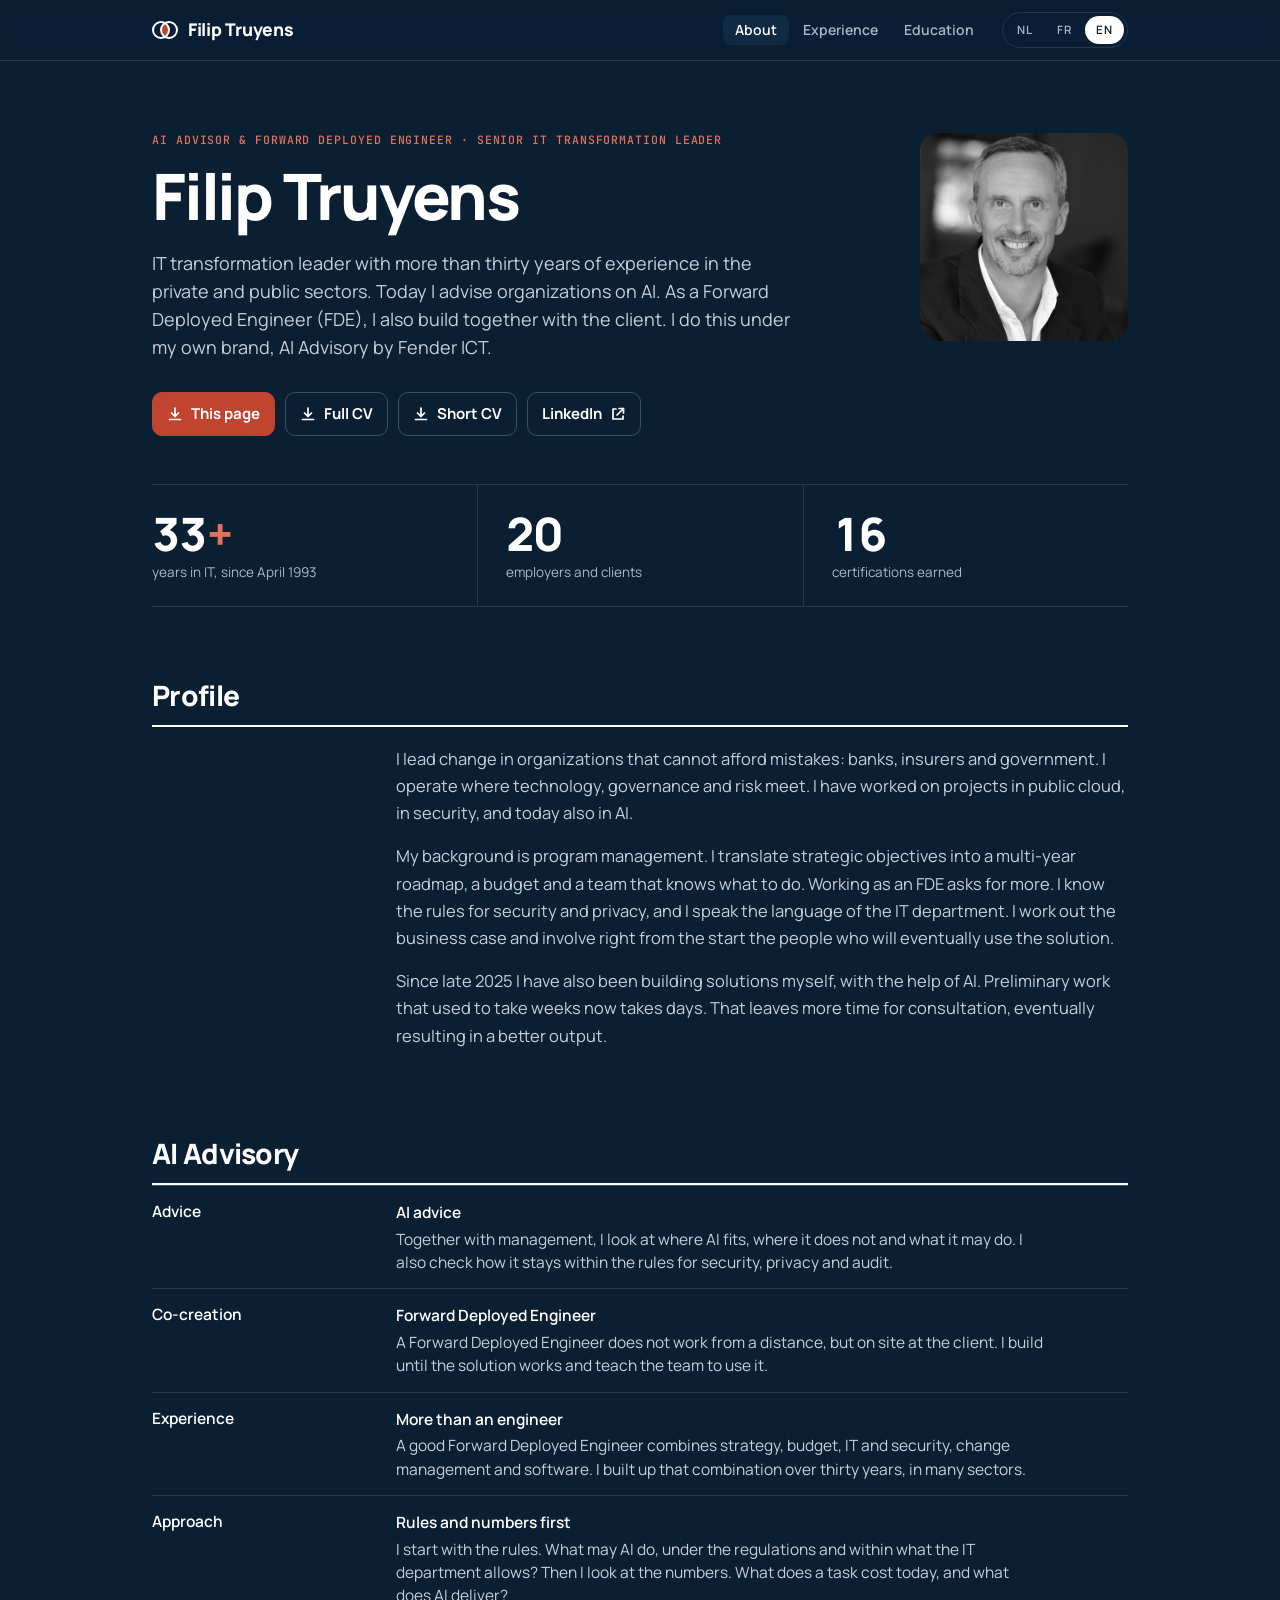
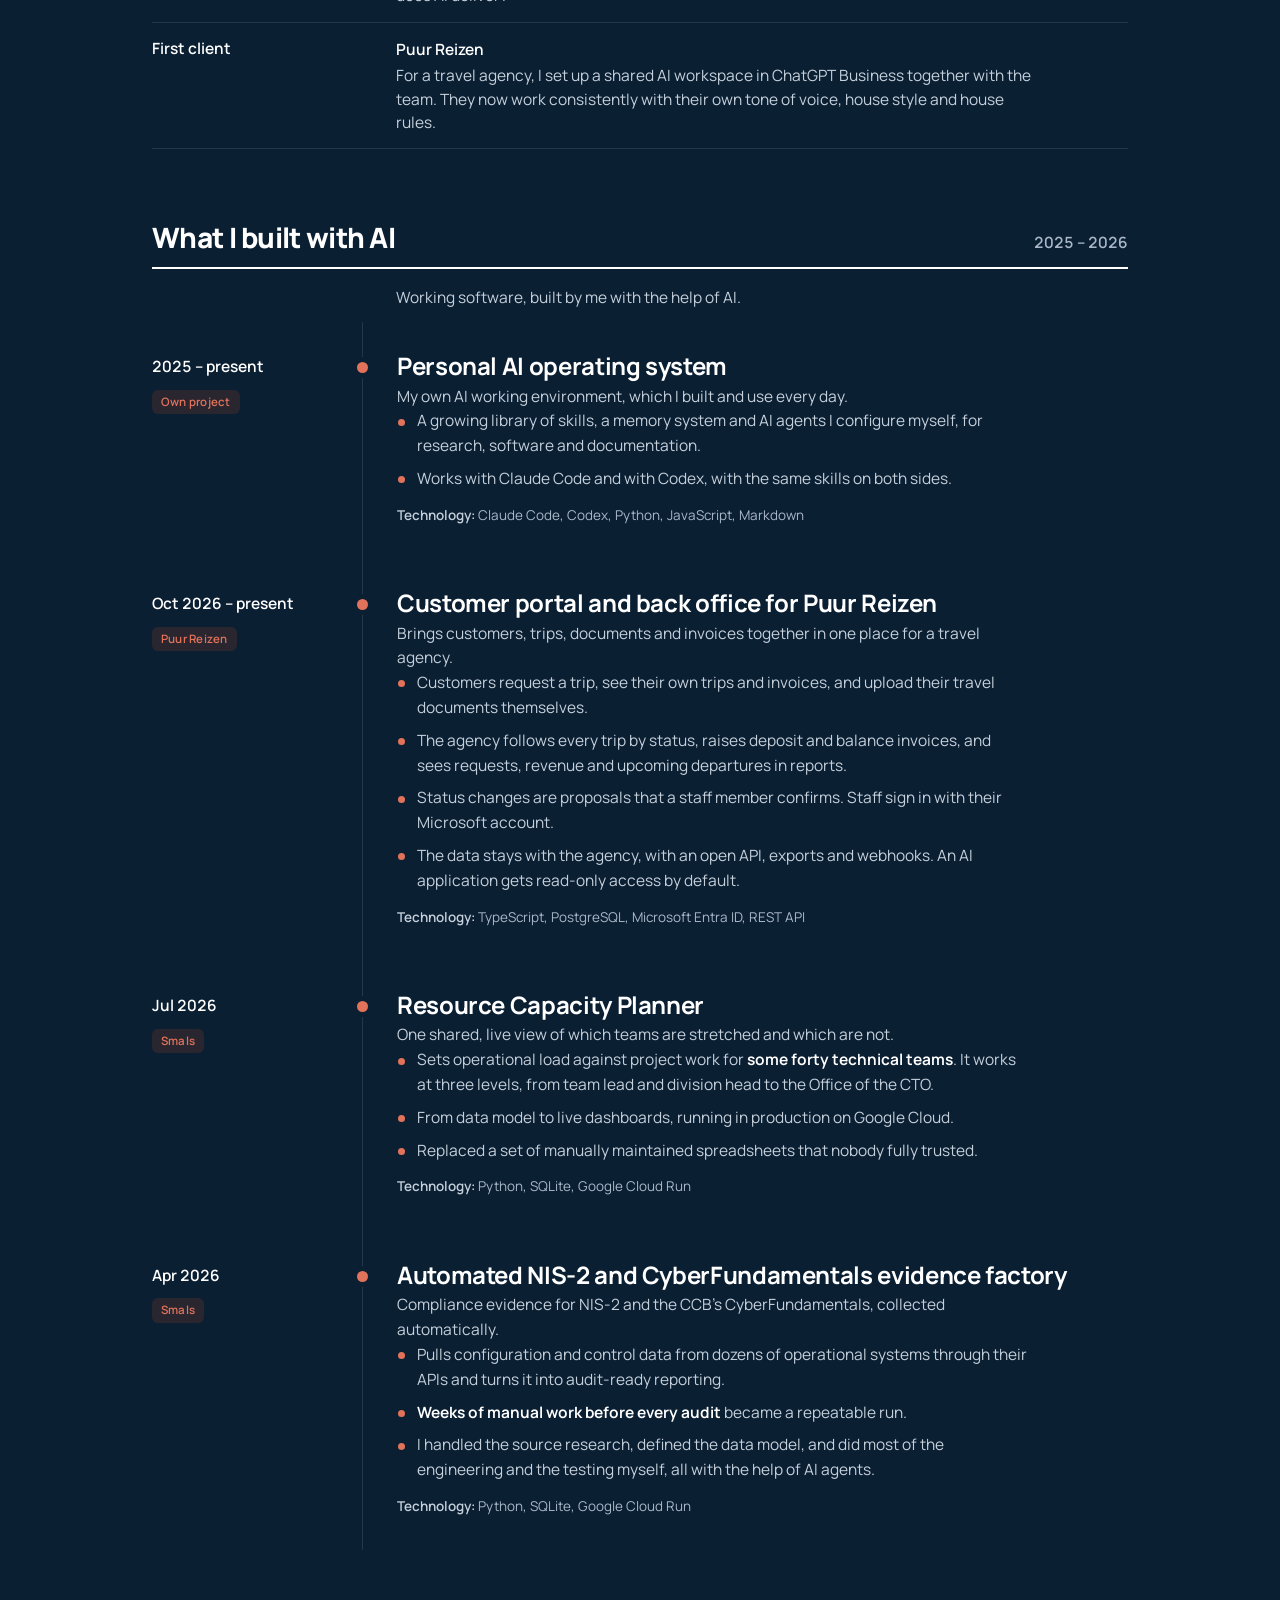
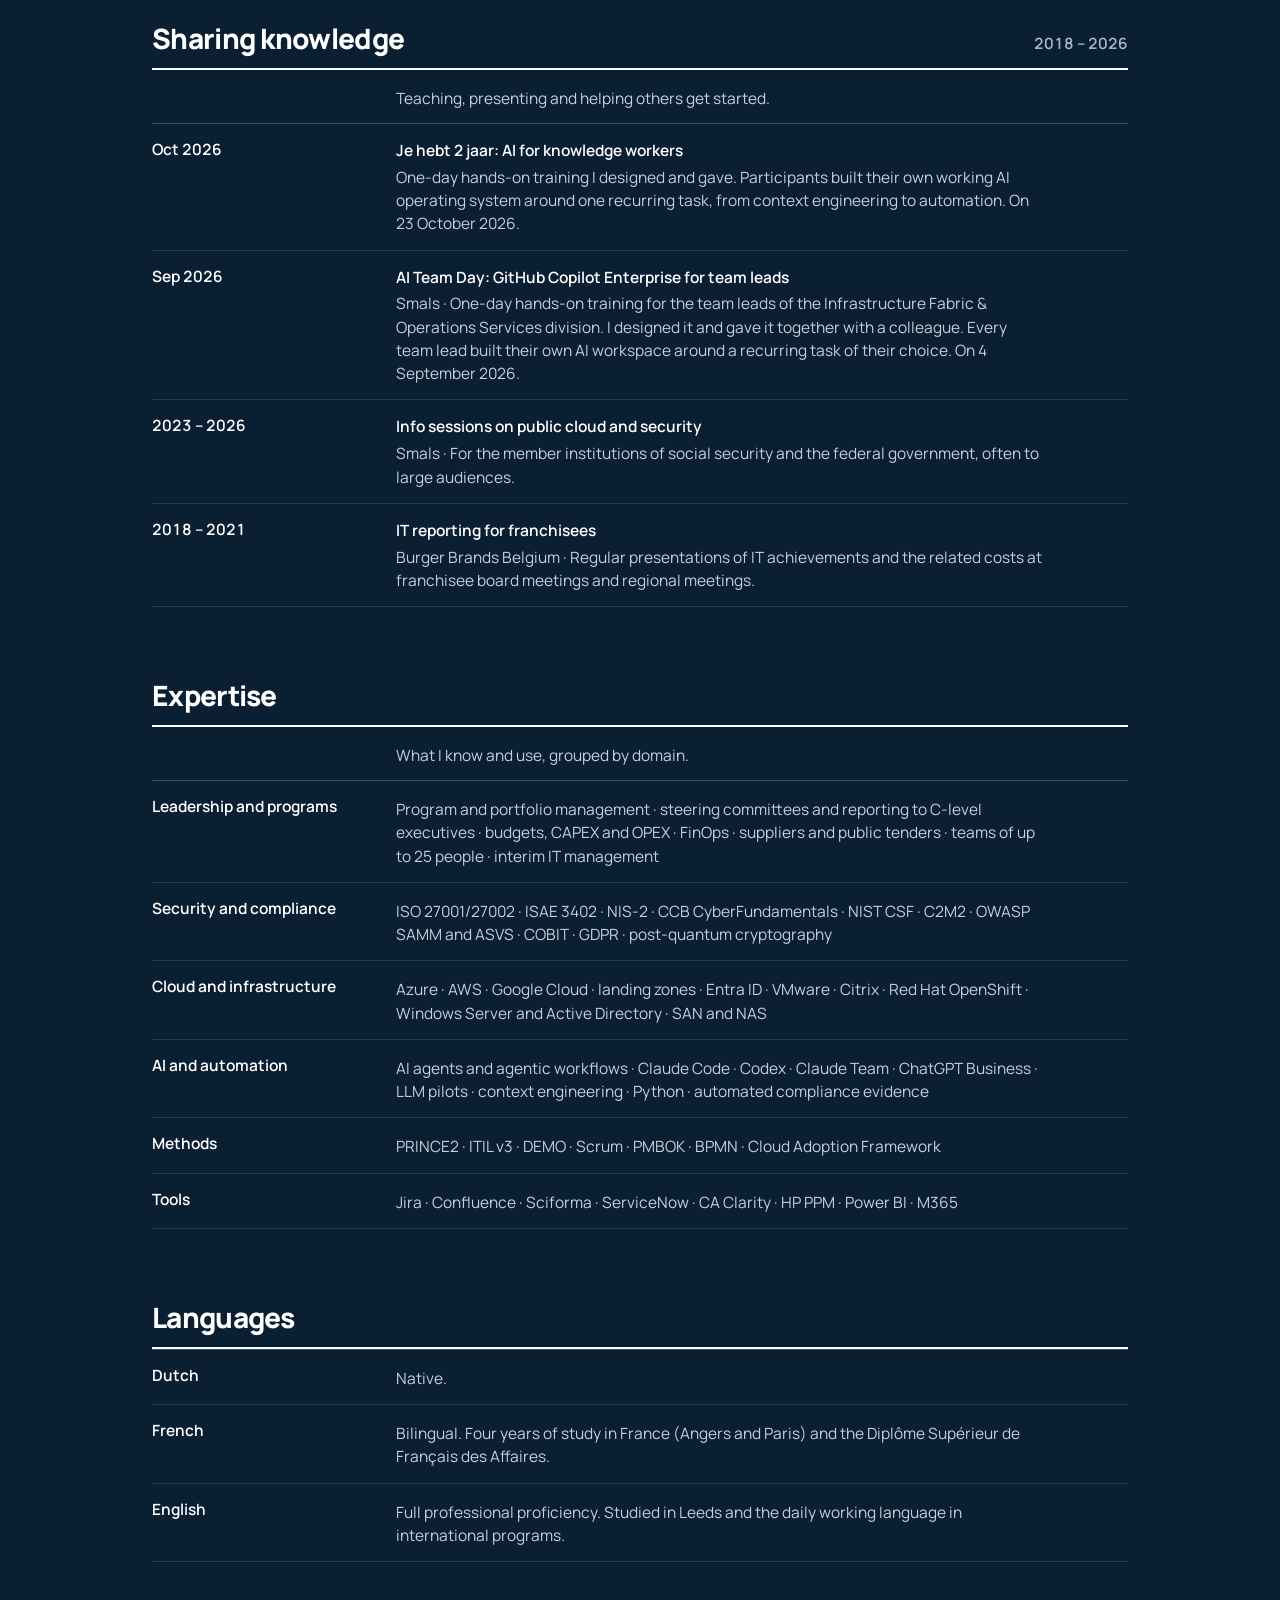
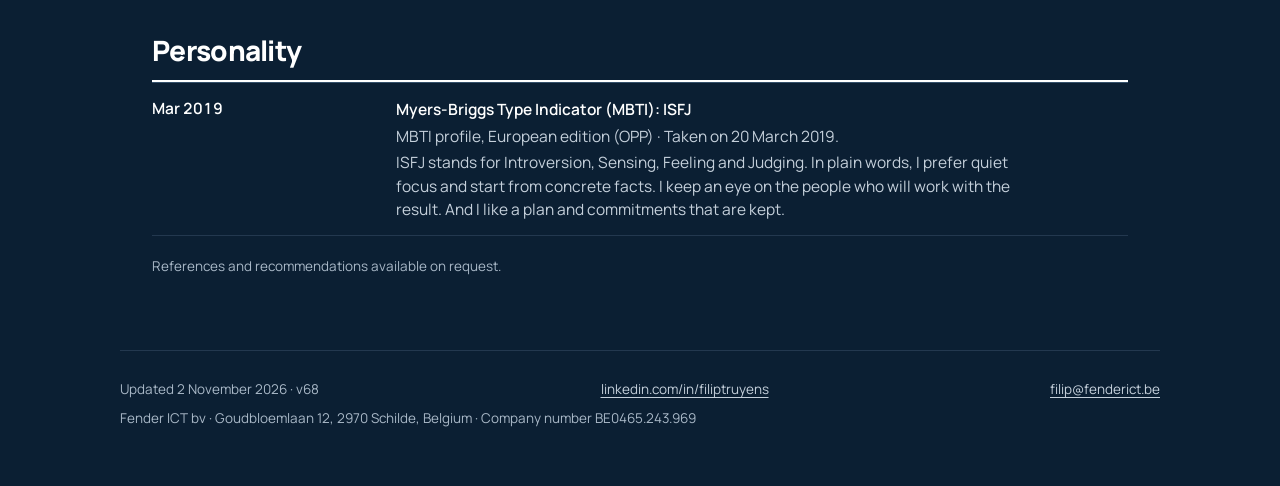
==== commit f5380250: "site-v68: Site-v68: pdf-knop kort, Deze pagina (FR Cette page, EN This page) Co-Authored-By: Claude " ====
--- a/index.html
+++ b/index.html
@@ -9,7 +9,7 @@
 <meta property="og:title" content="Filip Truyens">
 <meta property="og:description" content="Filip Truyens: IT transformation leader with more than thirty years of experience in the private and public sectors, now building solutions with AI.">
 <meta property="og:url" content="https://filiptruyens.be/">
-<meta property="og:image" content="https://filiptruyens.be/assets/og-site.png?v67">
+<meta property="og:image" content="https://filiptruyens.be/assets/og-site.png?v68">
 <meta property="og:image:width" content="1200">
 <meta property="og:image:height" content="627">
 <meta property="og:image:alt" content="Filip Truyens · AI Advisor &amp; Forward Deployed Engineer · Senior IT Transformation Leader">
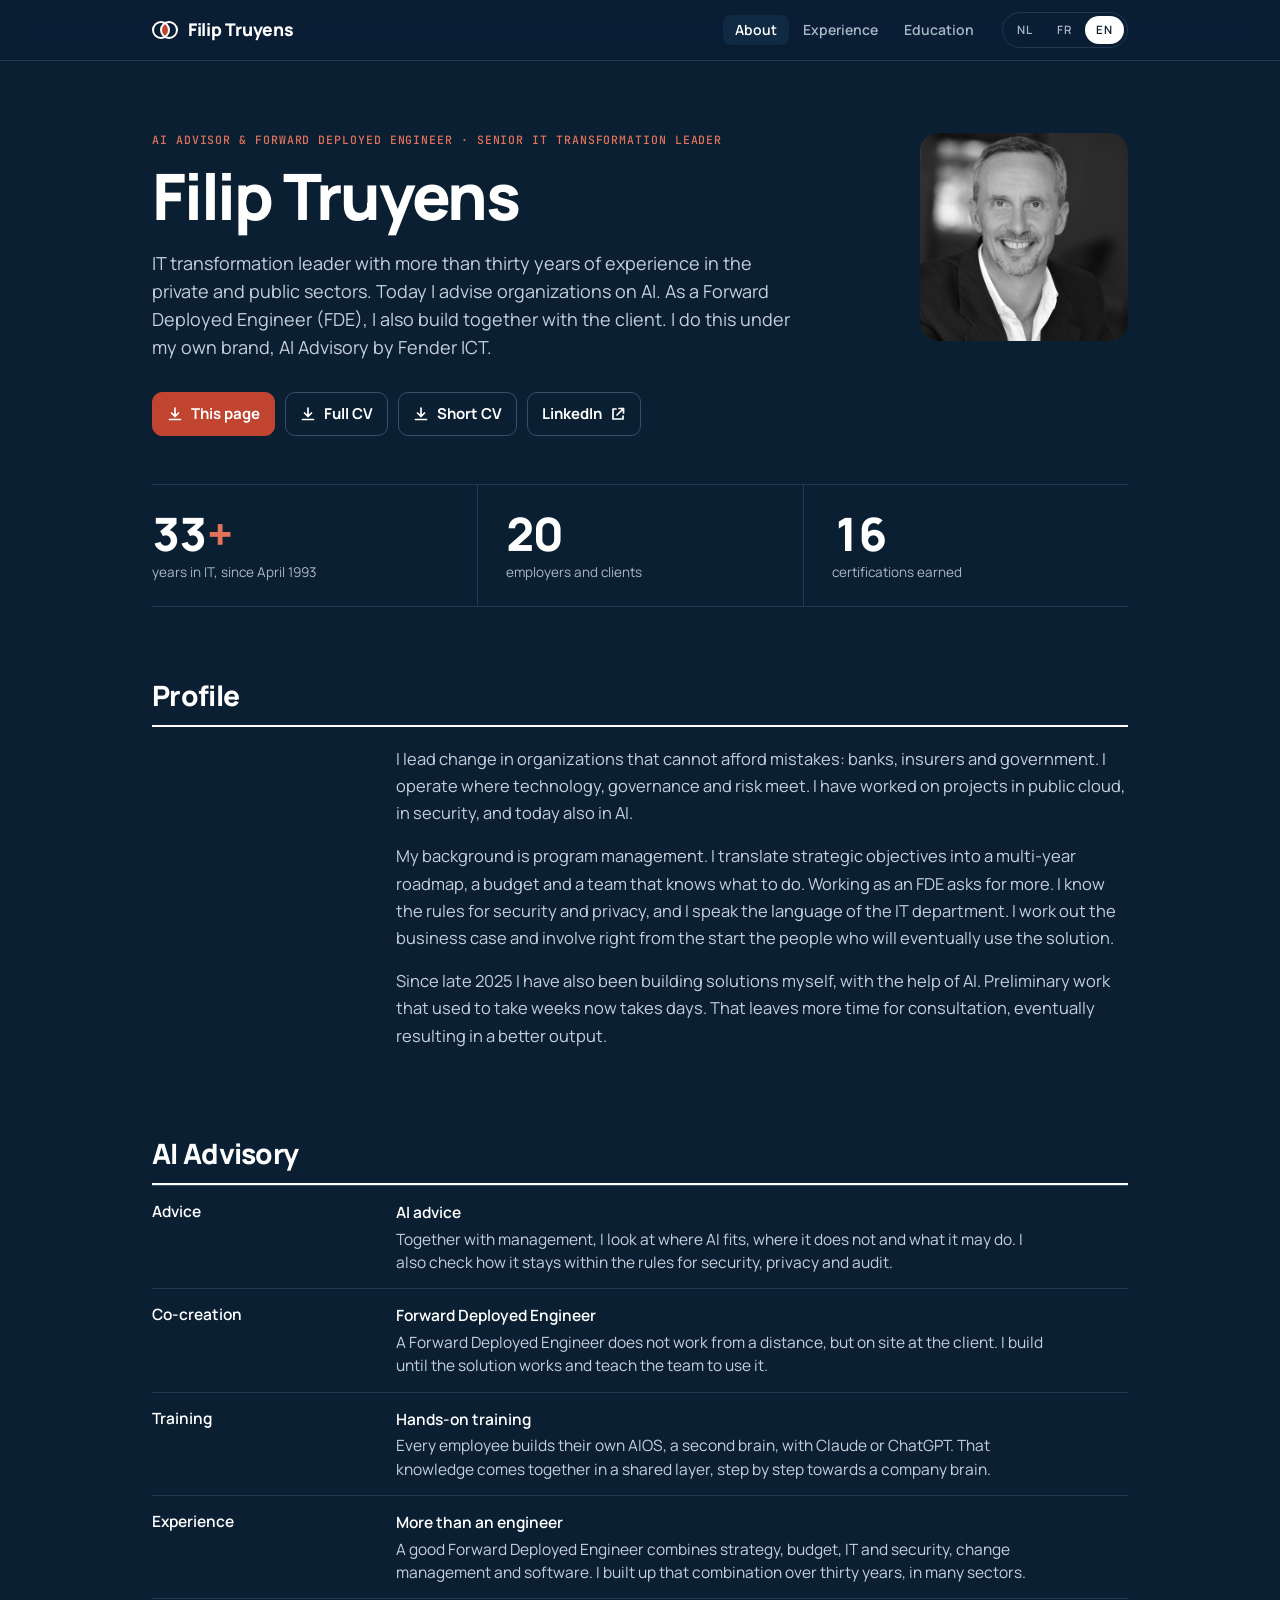
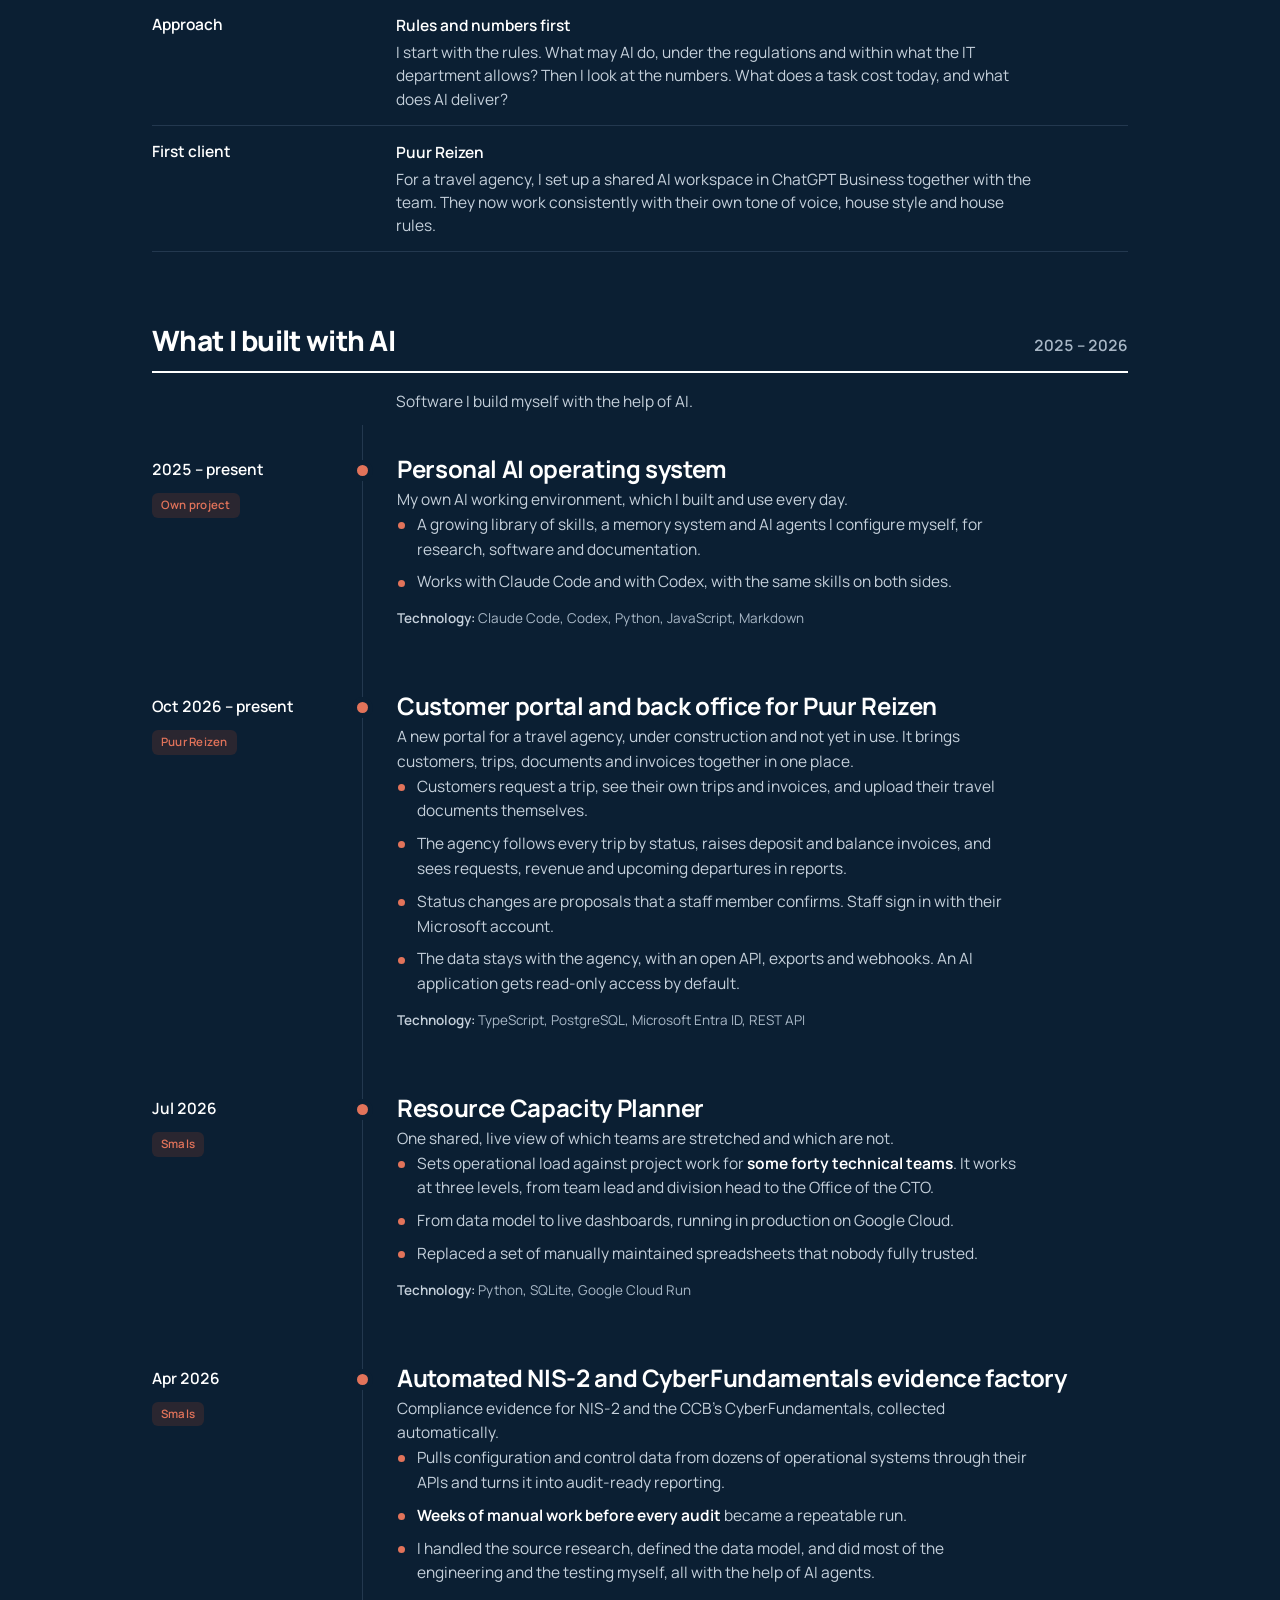
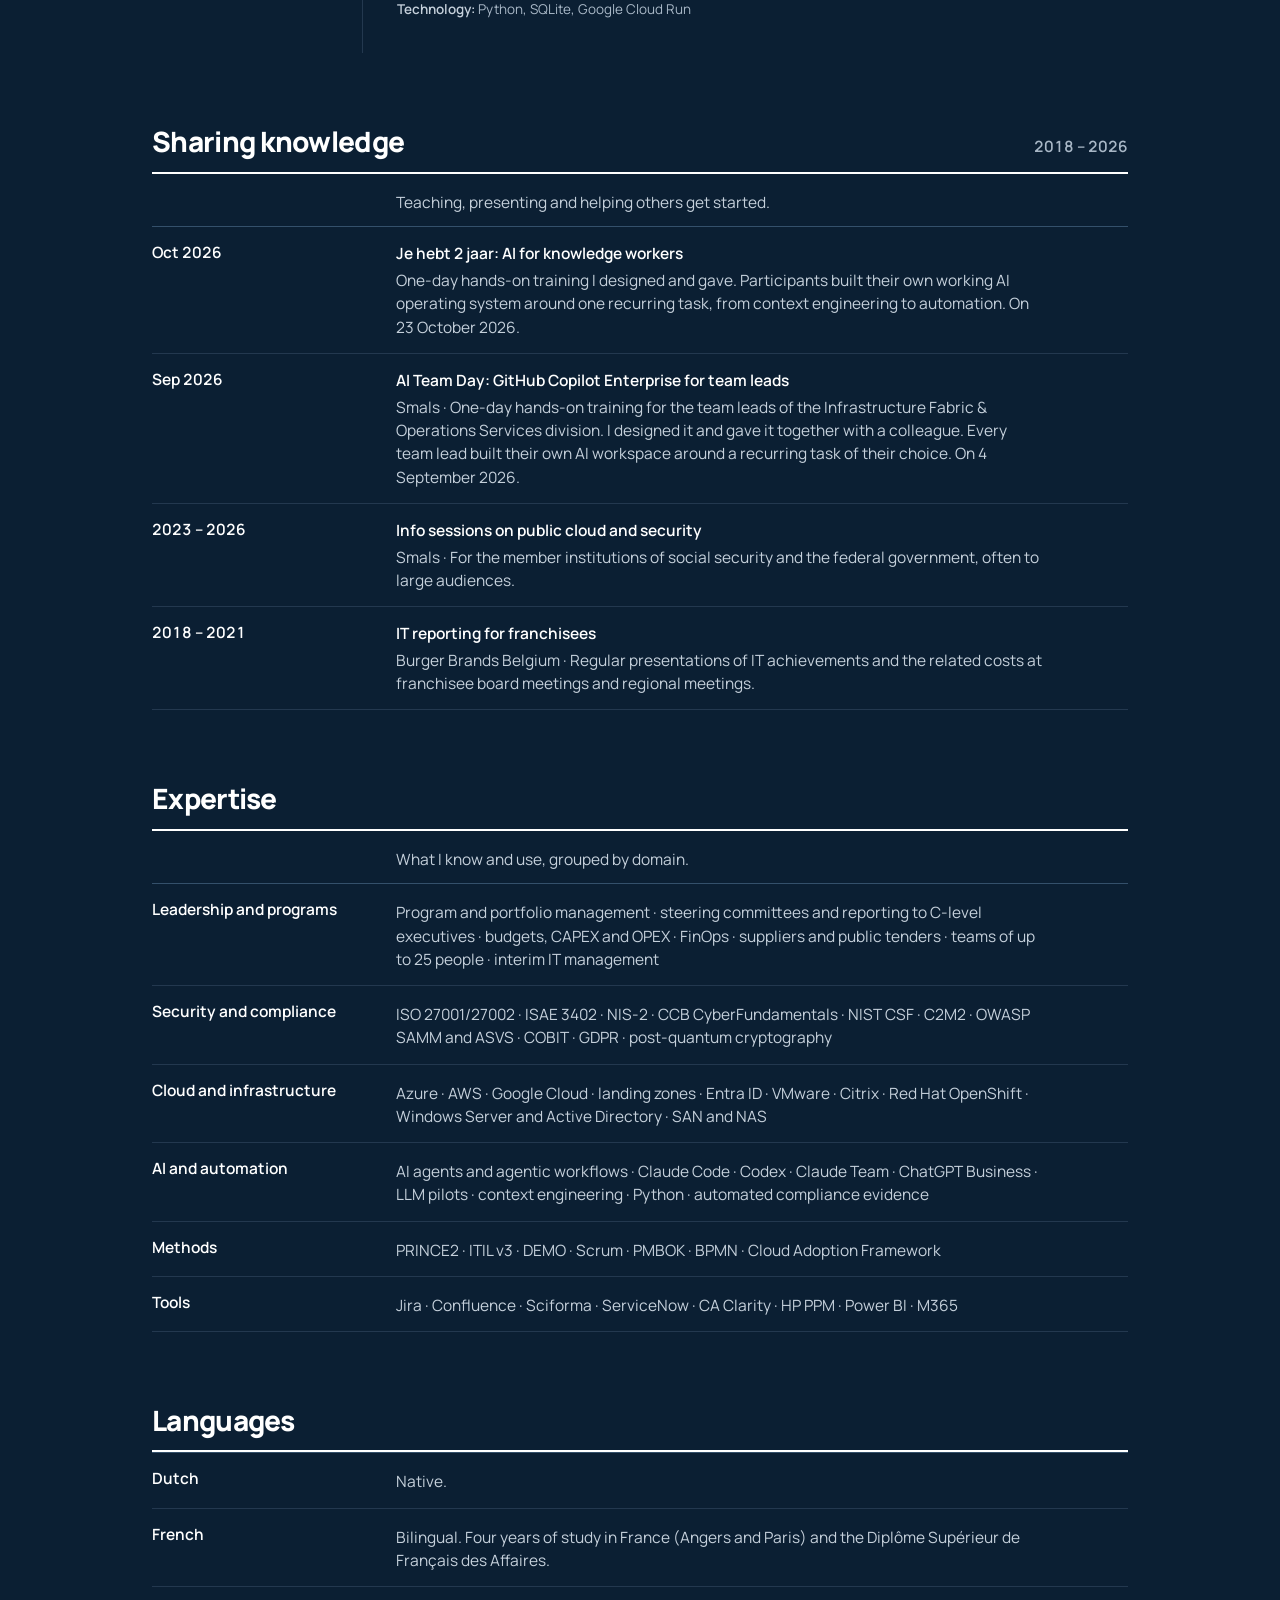
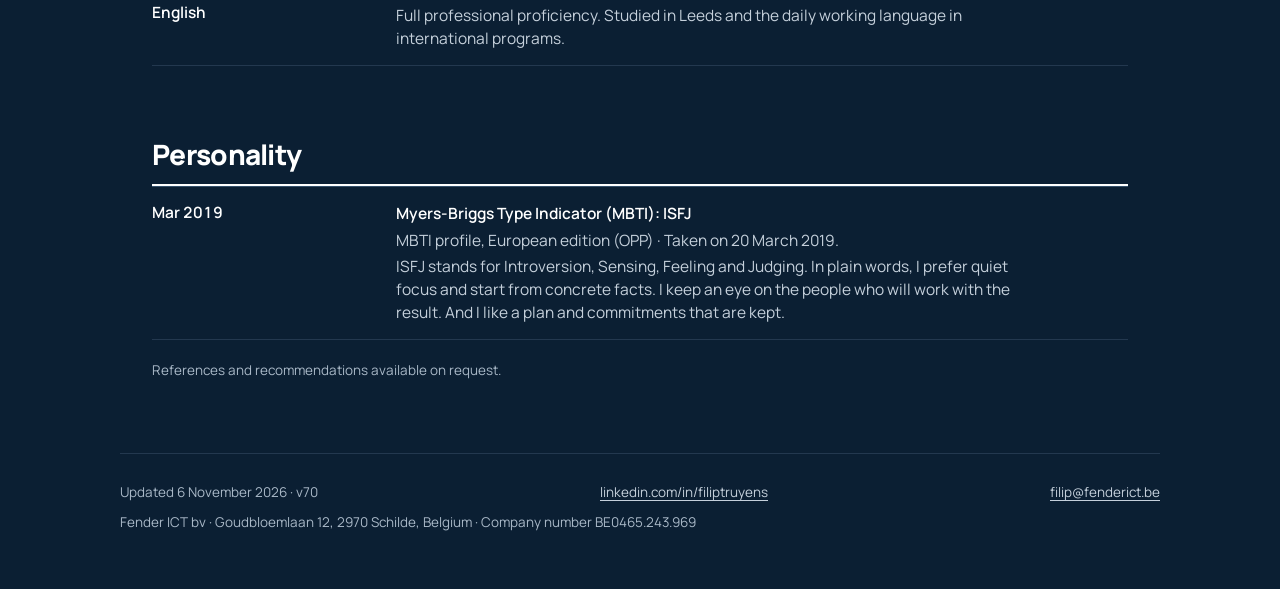
==== commit b3635492: "site-v70: site-v70: training als derde pijler, portaal Puur Reizen als lopend werk; Smals Public Clo" ====
--- a/index.html
+++ b/index.html
@@ -9,7 +9,7 @@
 <meta property="og:title" content="Filip Truyens">
 <meta property="og:description" content="Filip Truyens: IT transformation leader with more than thirty years of experience in the private and public sectors, now building solutions with AI.">
 <meta property="og:url" content="https://filiptruyens.be/">
-<meta property="og:image" content="https://filiptruyens.be/assets/og-site.png?v68">
+<meta property="og:image" content="https://filiptruyens.be/assets/og-site.png?v70">
 <meta property="og:image:width" content="1200">
 <meta property="og:image:height" content="627">
 <meta property="og:image:alt" content="Filip Truyens · AI Advisor &amp; Forward Deployed Engineer · Senior IT Transformation Leader">
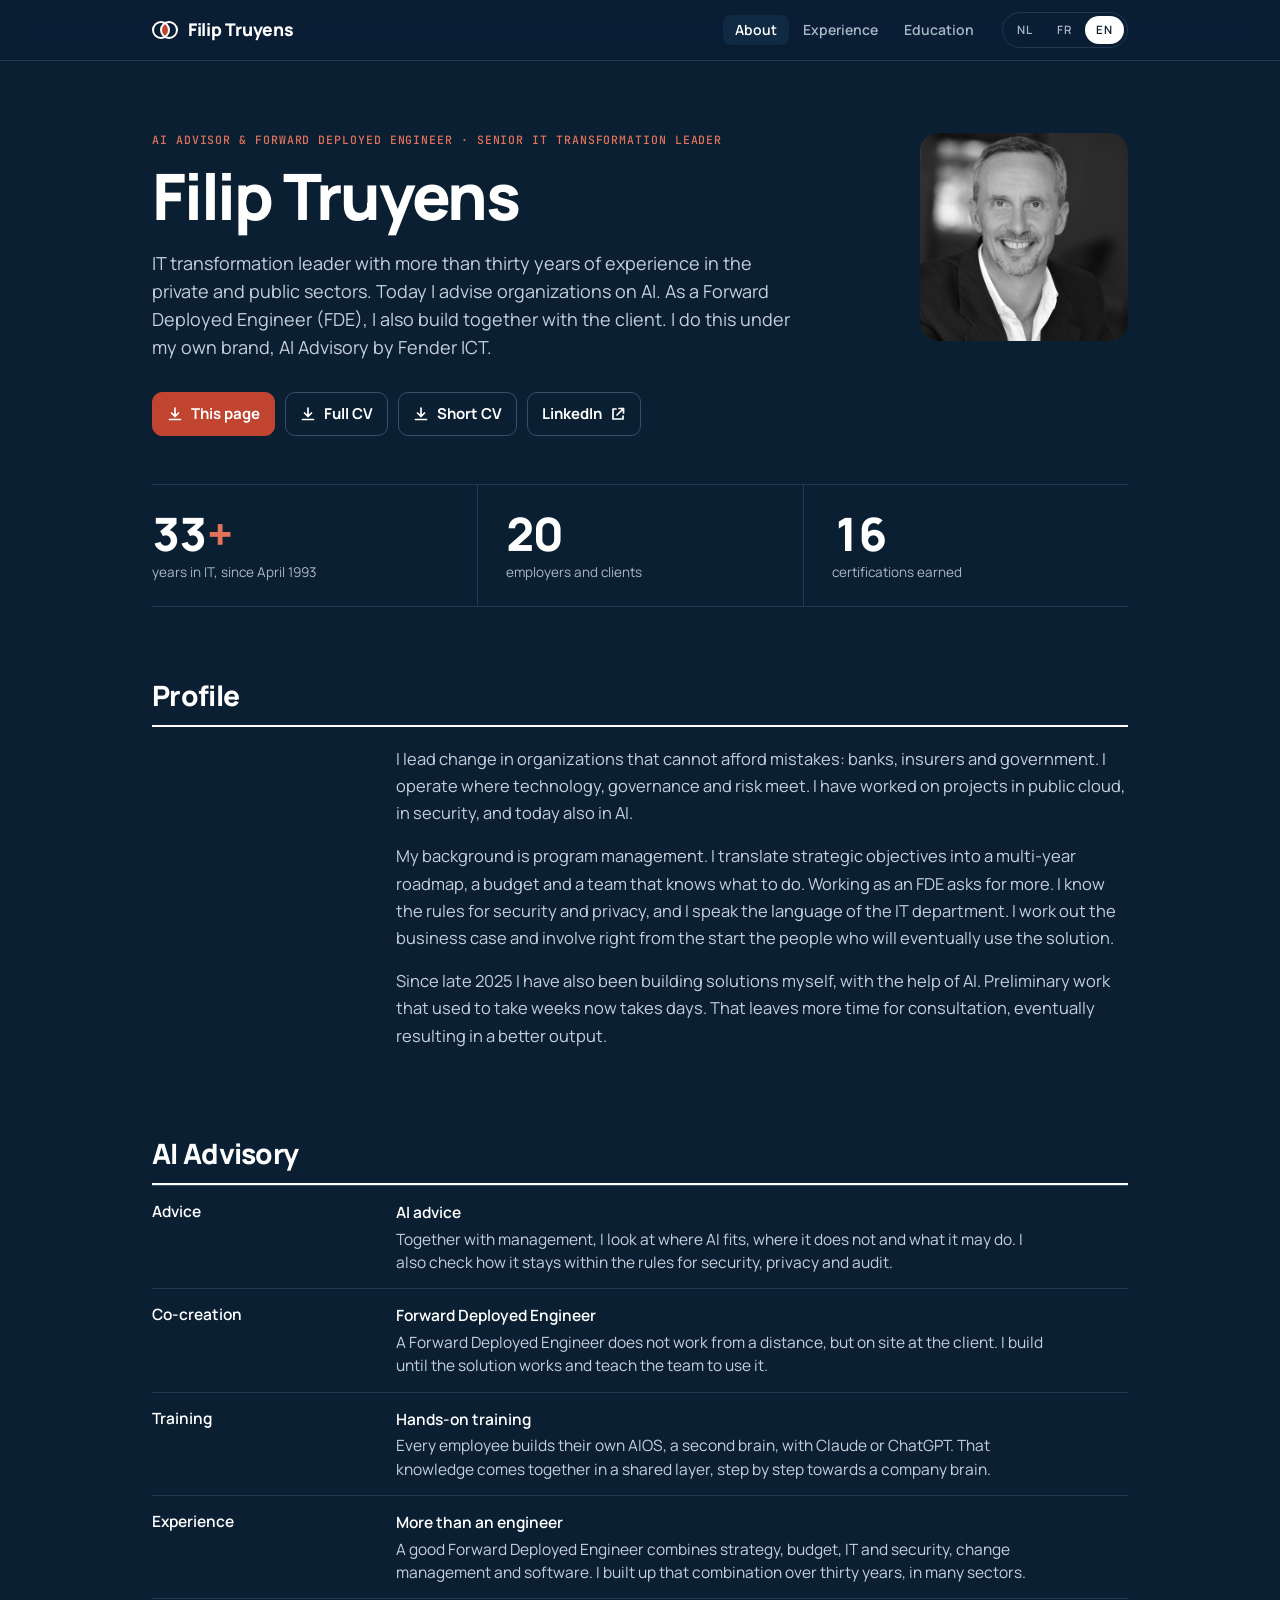
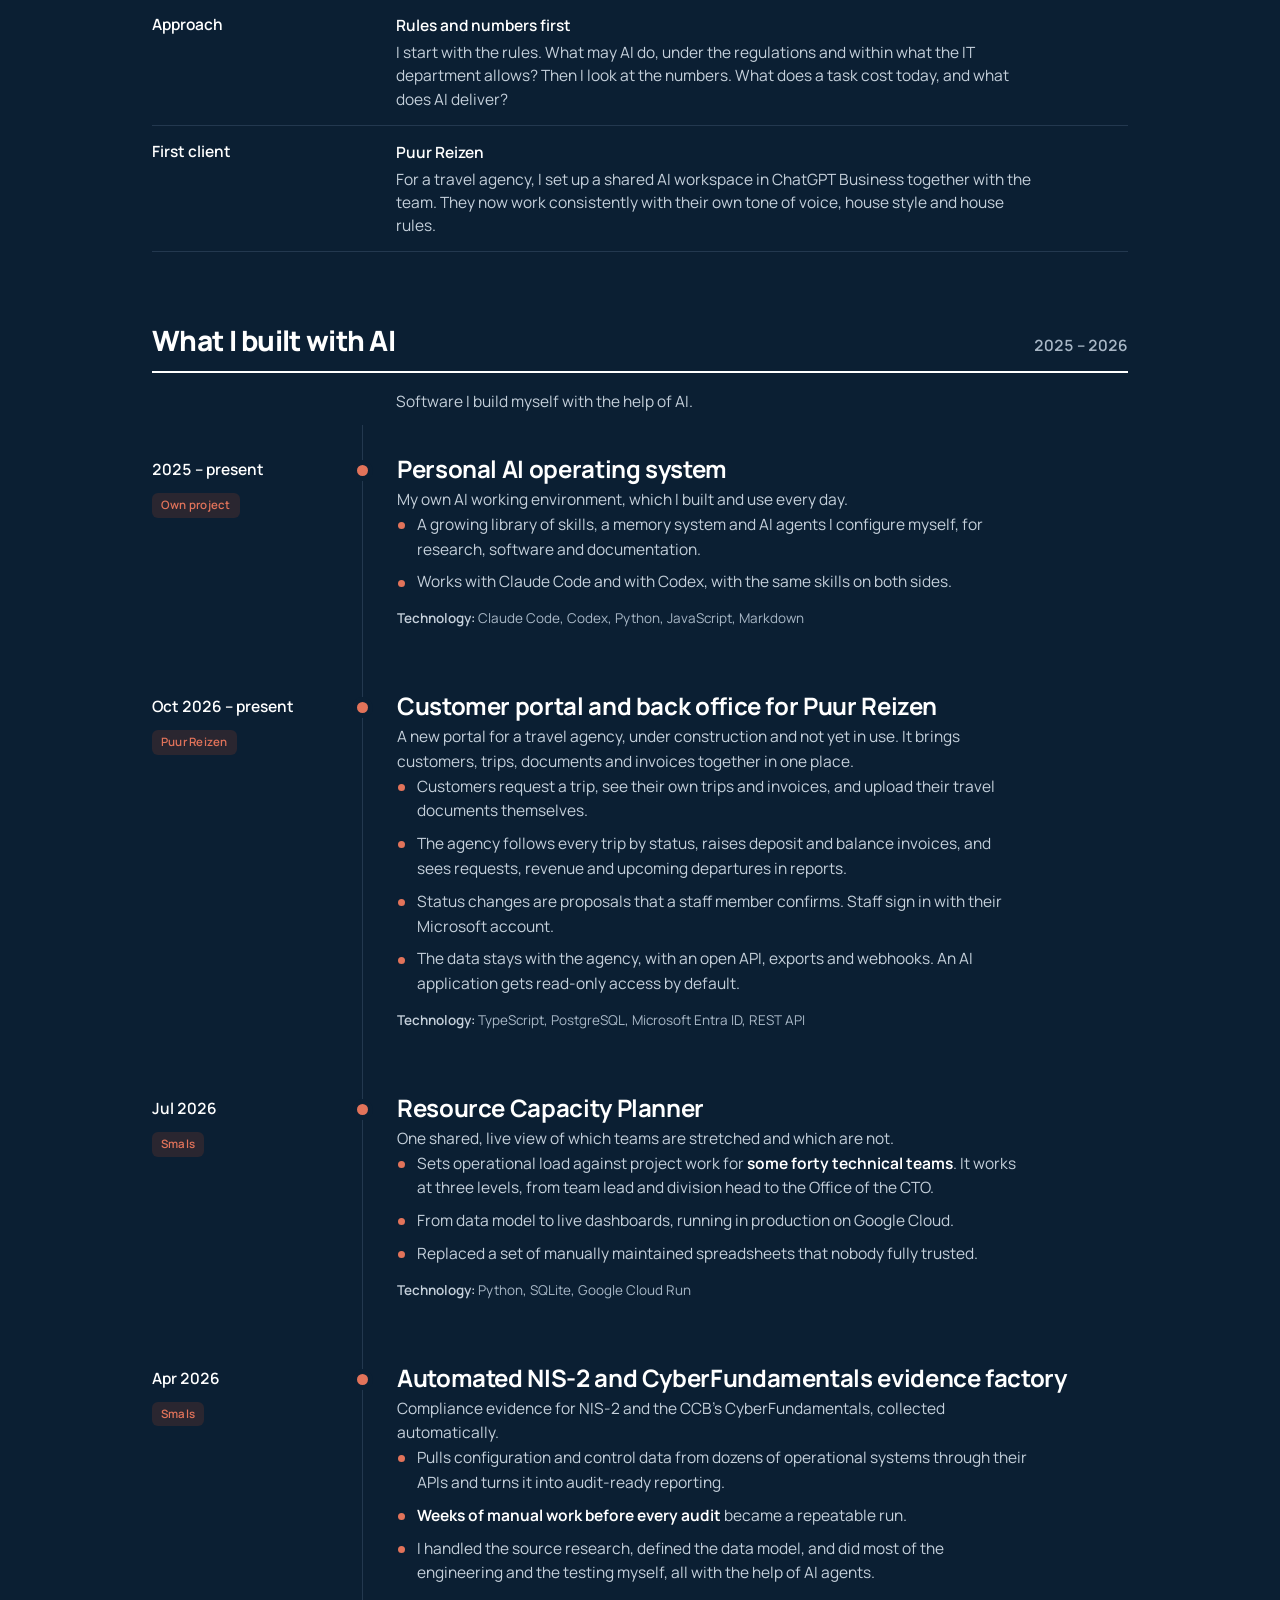
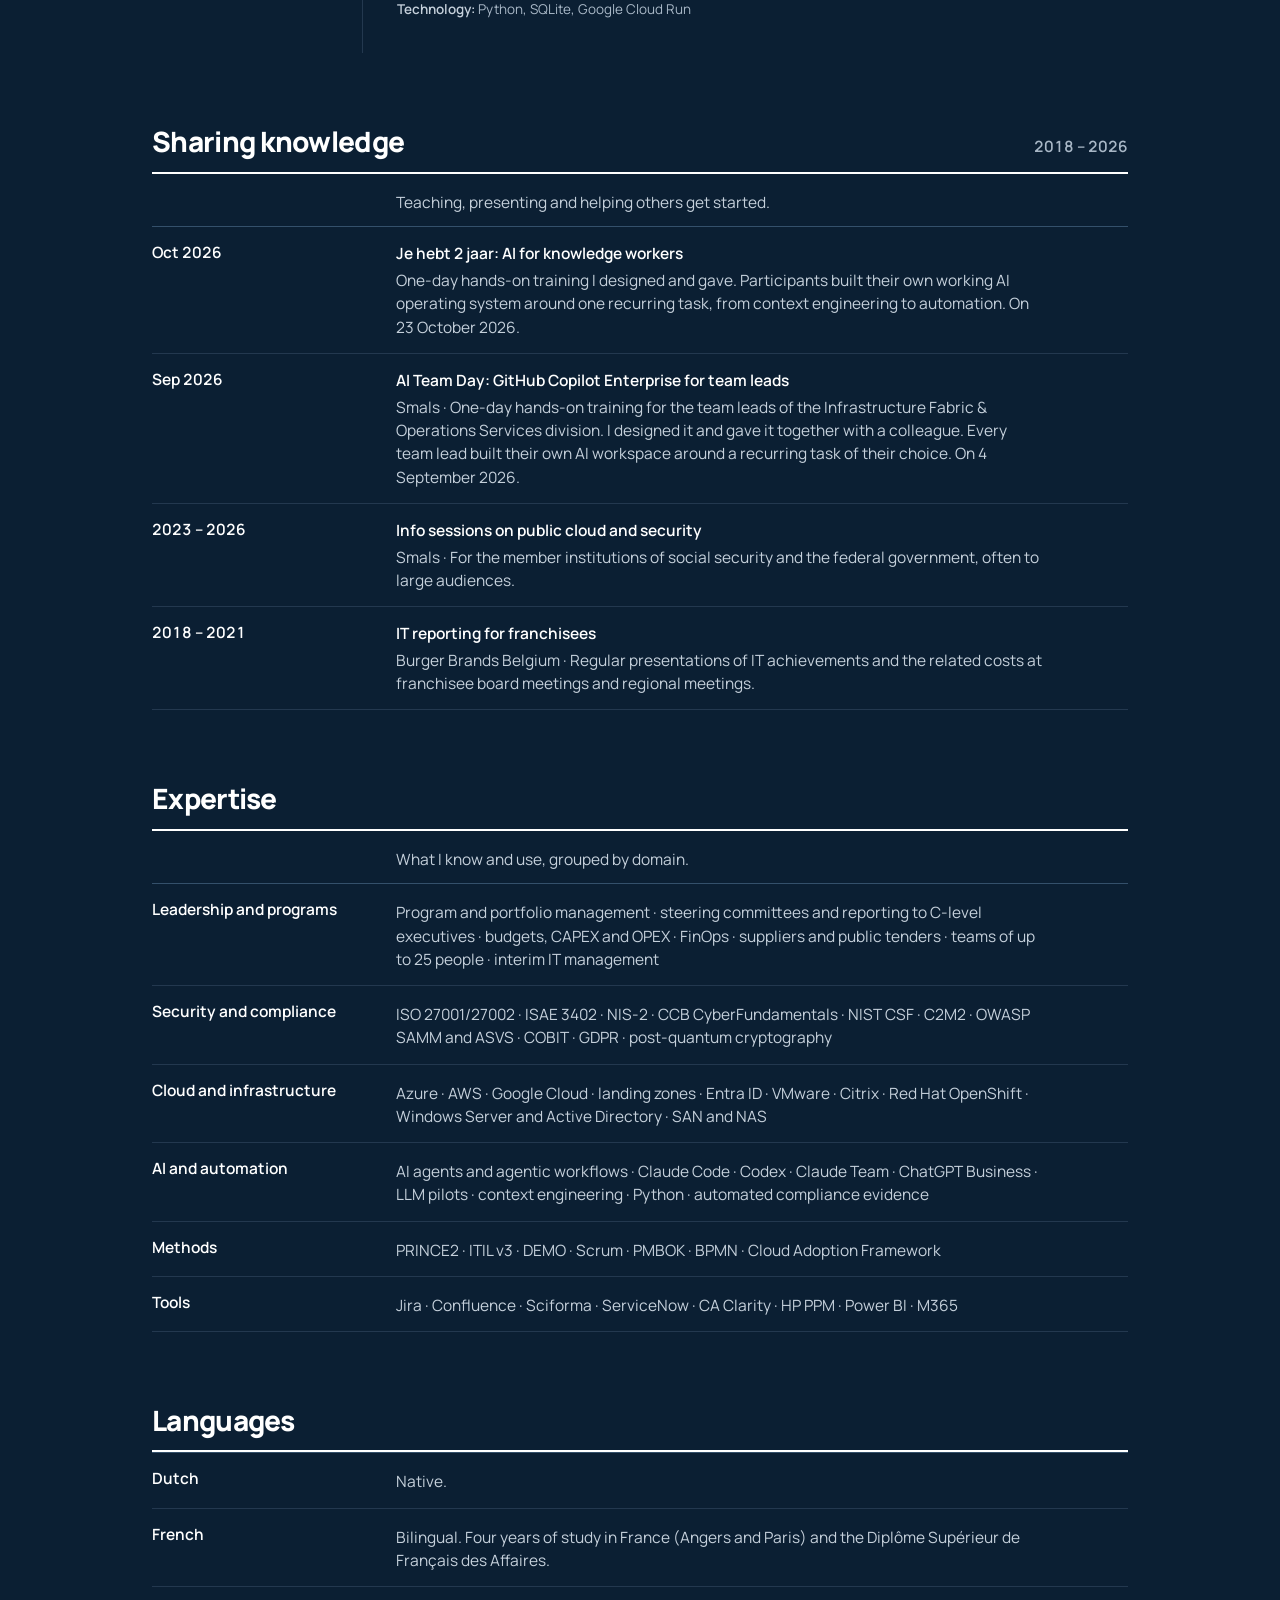
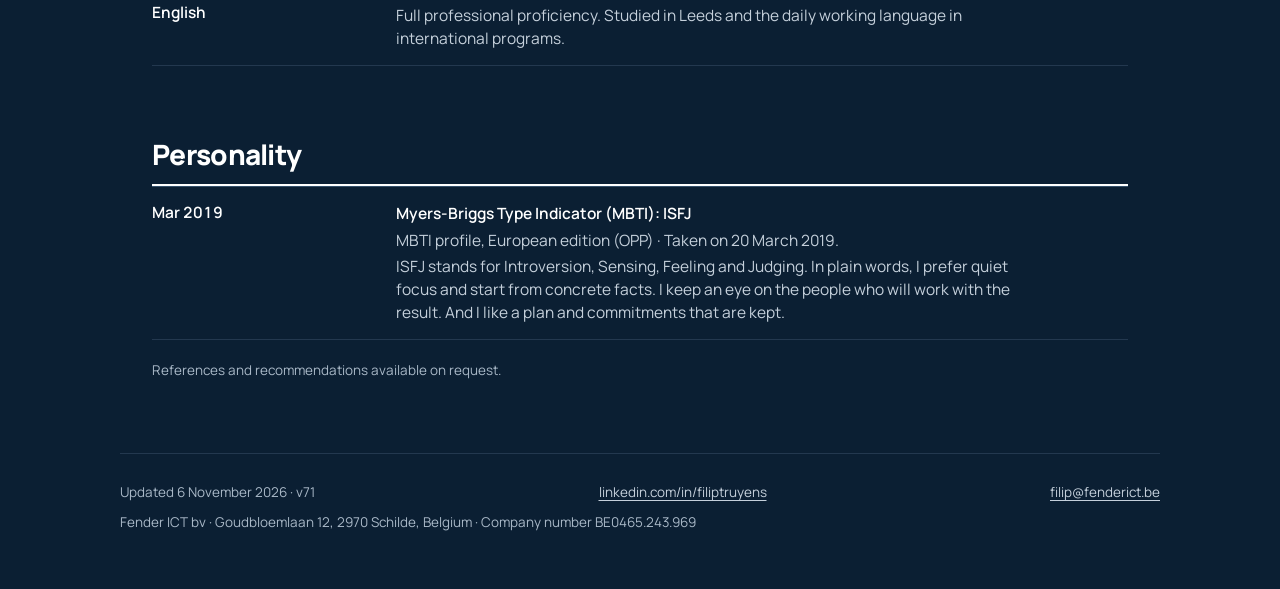
==== commit 350ffcf9: "site-v71: site-v71: Smals Public Cloud & AI, alleen Microsoft Fabric en Databricks op de regel Techn" ====
--- a/index.html
+++ b/index.html
@@ -9,7 +9,7 @@
 <meta property="og:title" content="Filip Truyens">
 <meta property="og:description" content="Filip Truyens: IT transformation leader with more than thirty years of experience in the private and public sectors, now building solutions with AI.">
 <meta property="og:url" content="https://filiptruyens.be/">
-<meta property="og:image" content="https://filiptruyens.be/assets/og-site.png?v70">
+<meta property="og:image" content="https://filiptruyens.be/assets/og-site.png?v71">
 <meta property="og:image:width" content="1200">
 <meta property="og:image:height" content="627">
 <meta property="og:image:alt" content="Filip Truyens · AI Advisor &amp; Forward Deployed Engineer · Senior IT Transformation Leader">
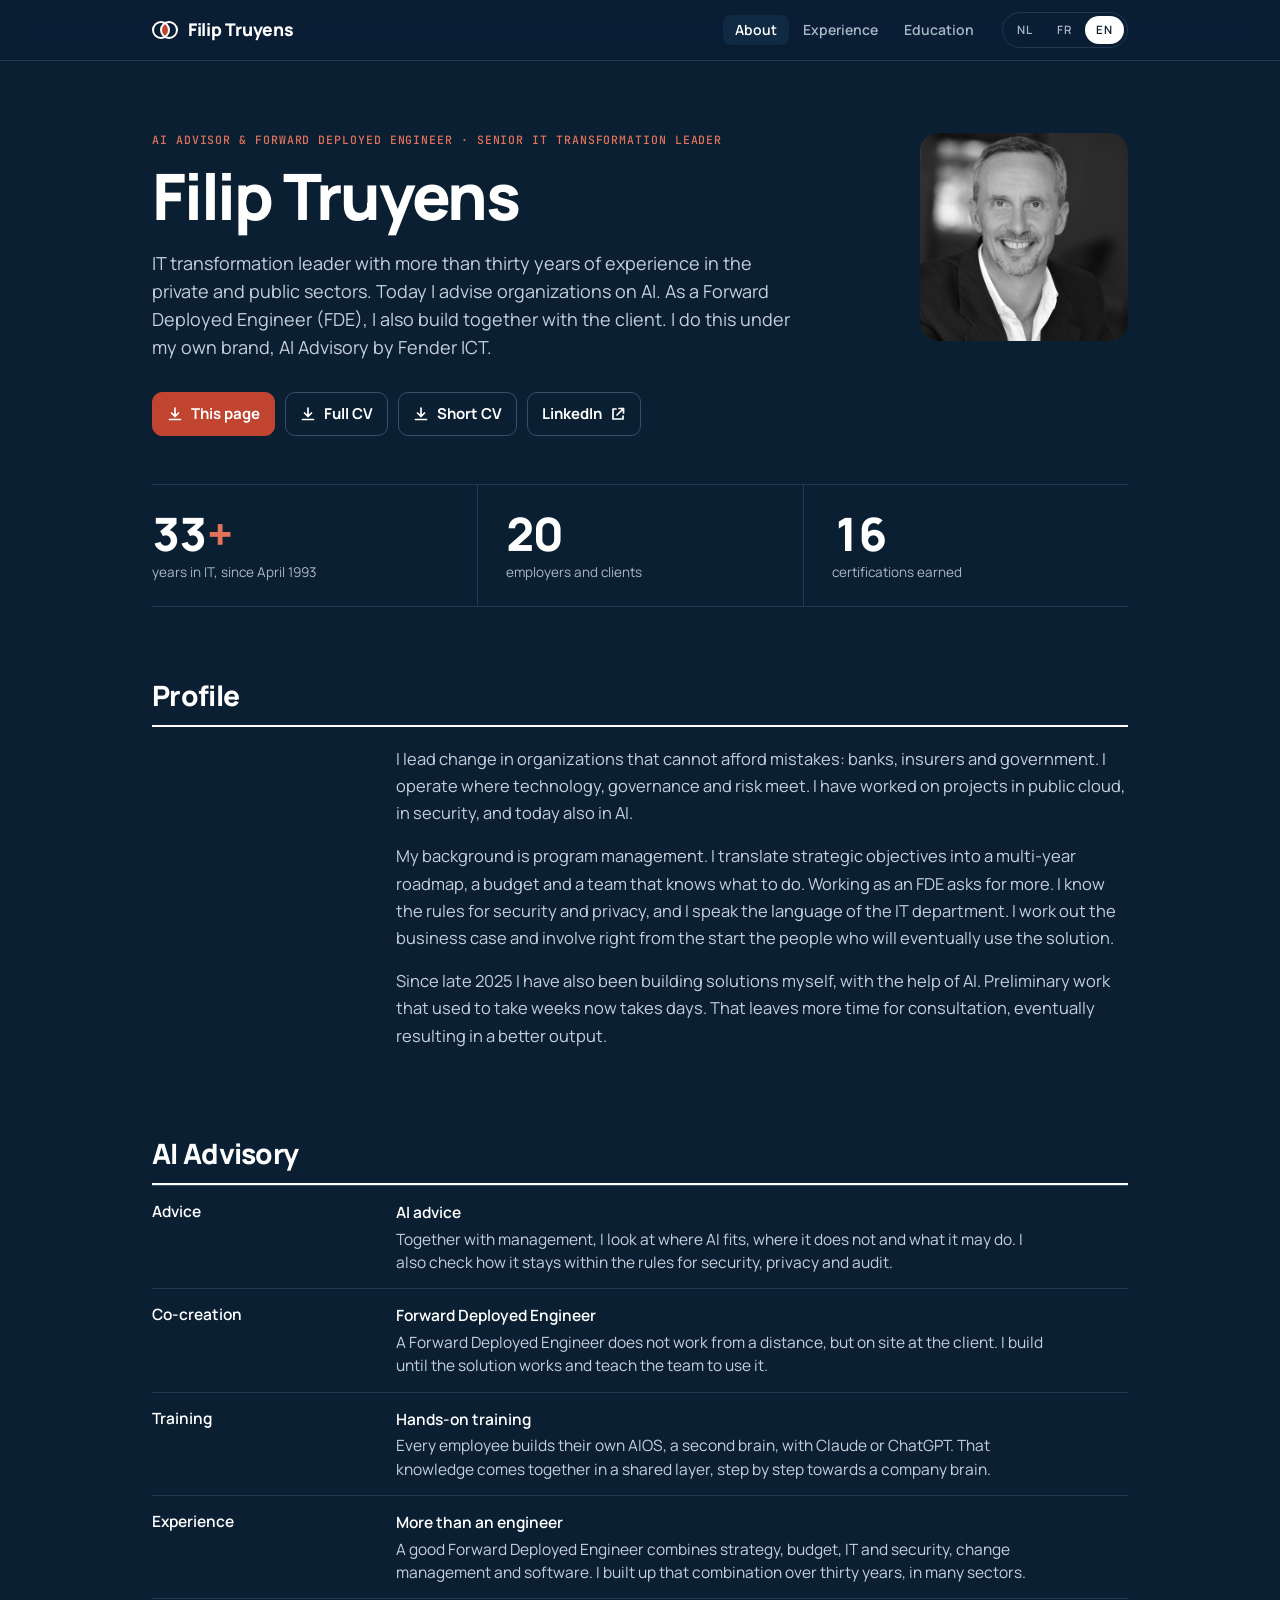
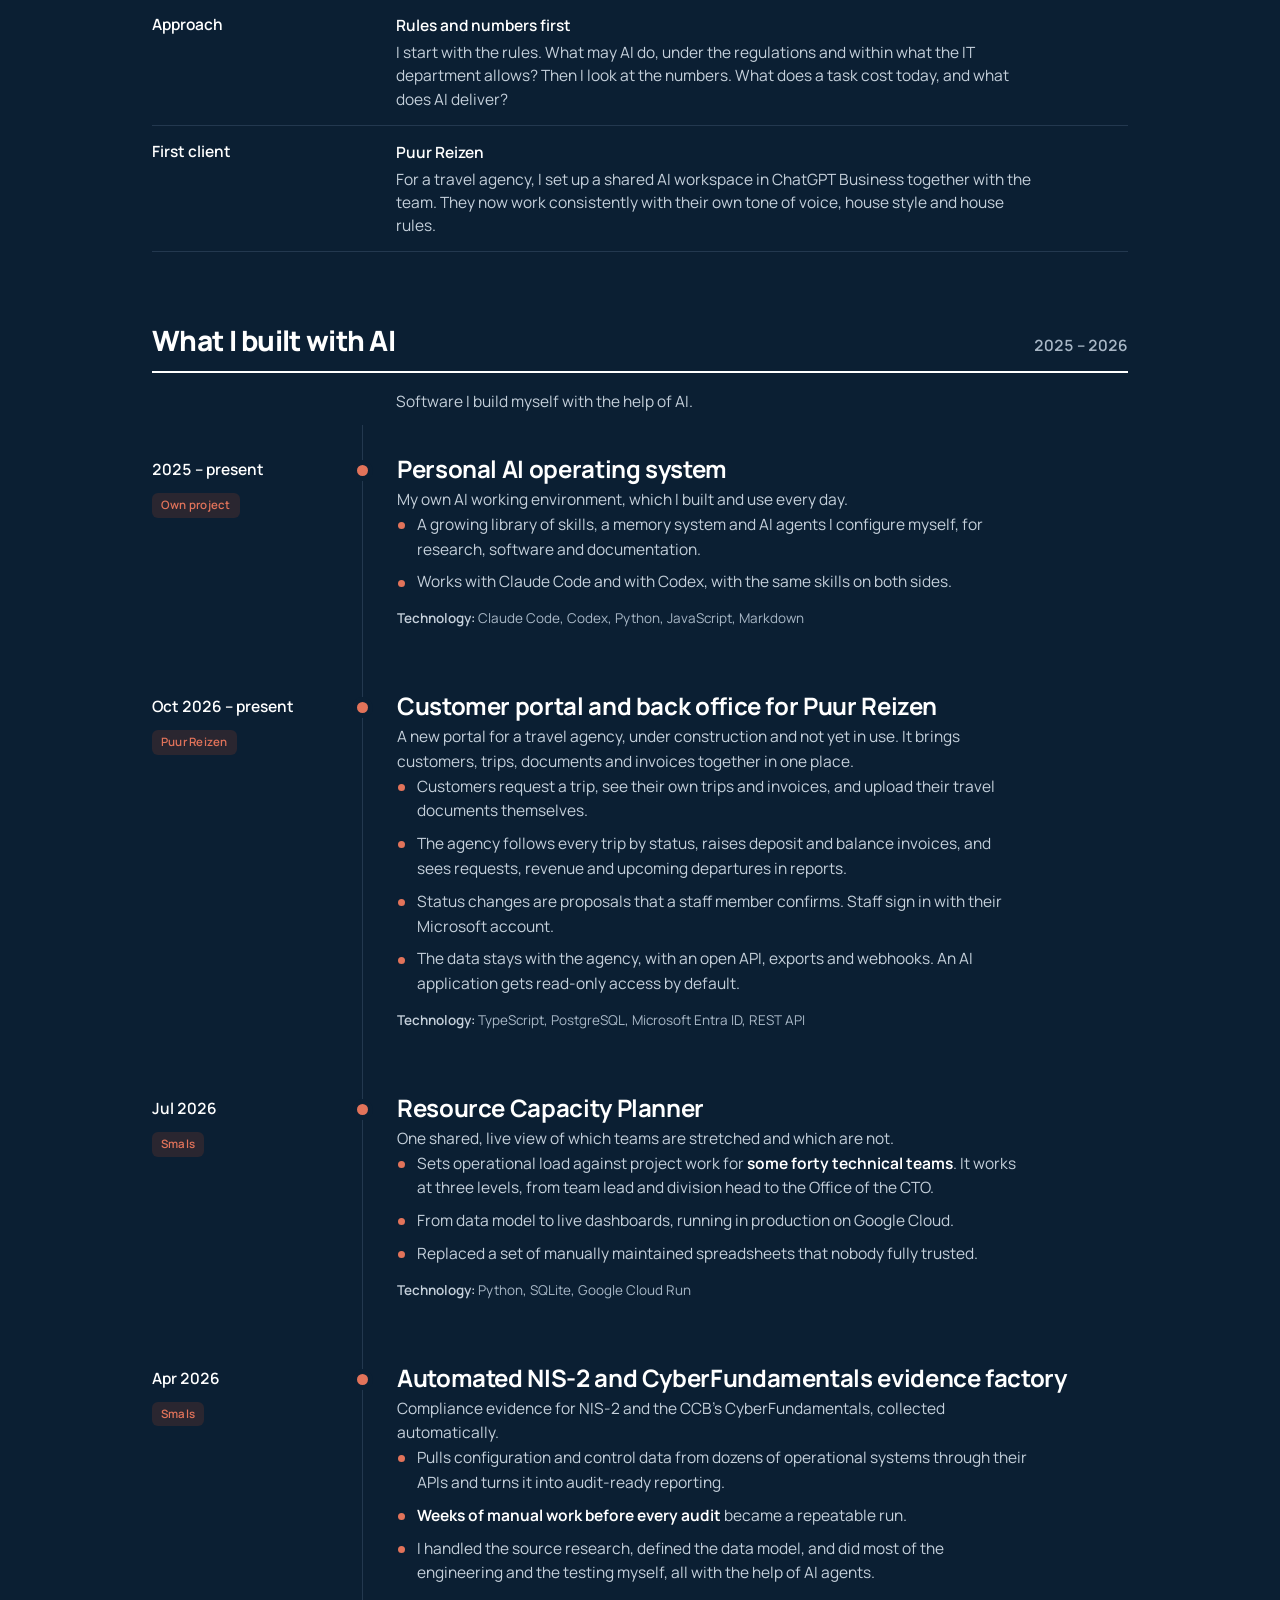
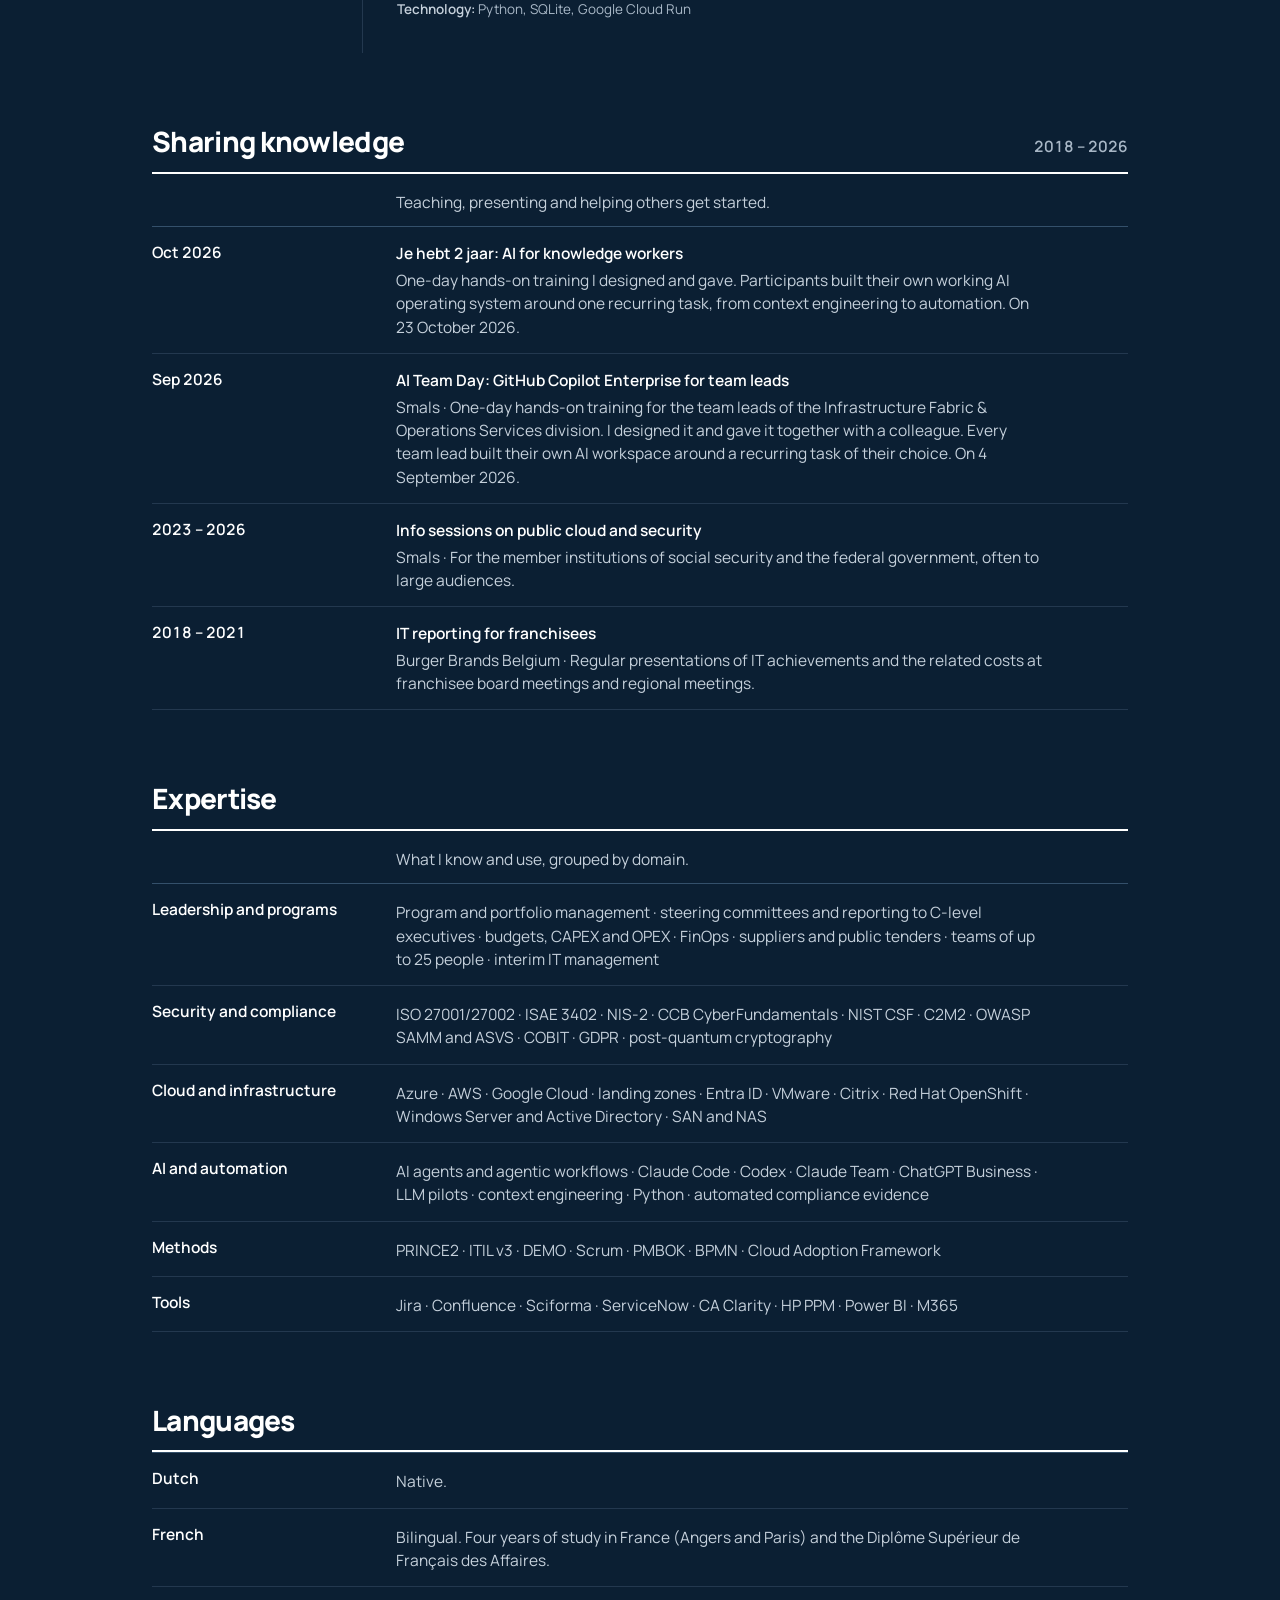
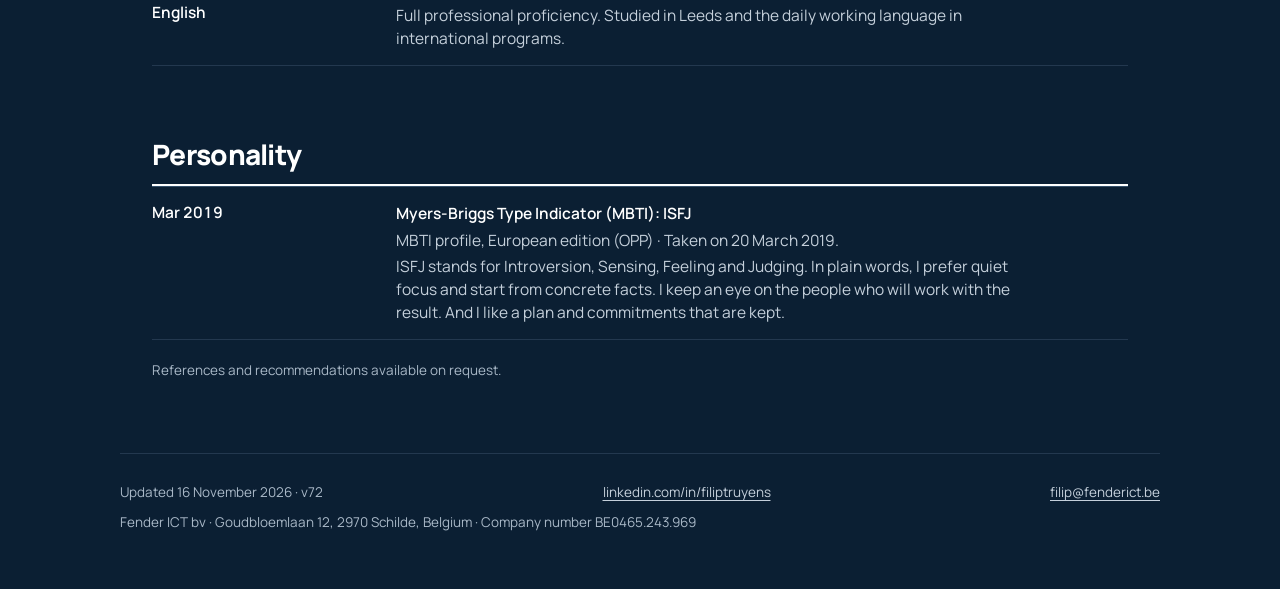
==== commit a76b7050: "site-v72: Opleiding: Webhero Academy (13/11/2026)" ====
--- a/index.html
+++ b/index.html
@@ -9,7 +9,7 @@
 <meta property="og:title" content="Filip Truyens">
 <meta property="og:description" content="Filip Truyens: IT transformation leader with more than thirty years of experience in the private and public sectors, now building solutions with AI.">
 <meta property="og:url" content="https://filiptruyens.be/">
-<meta property="og:image" content="https://filiptruyens.be/assets/og-site.png?v71">
+<meta property="og:image" content="https://filiptruyens.be/assets/og-site.png?v72">
 <meta property="og:image:width" content="1200">
 <meta property="og:image:height" content="627">
 <meta property="og:image:alt" content="Filip Truyens · AI Advisor &amp; Forward Deployed Engineer · Senior IT Transformation Leader">
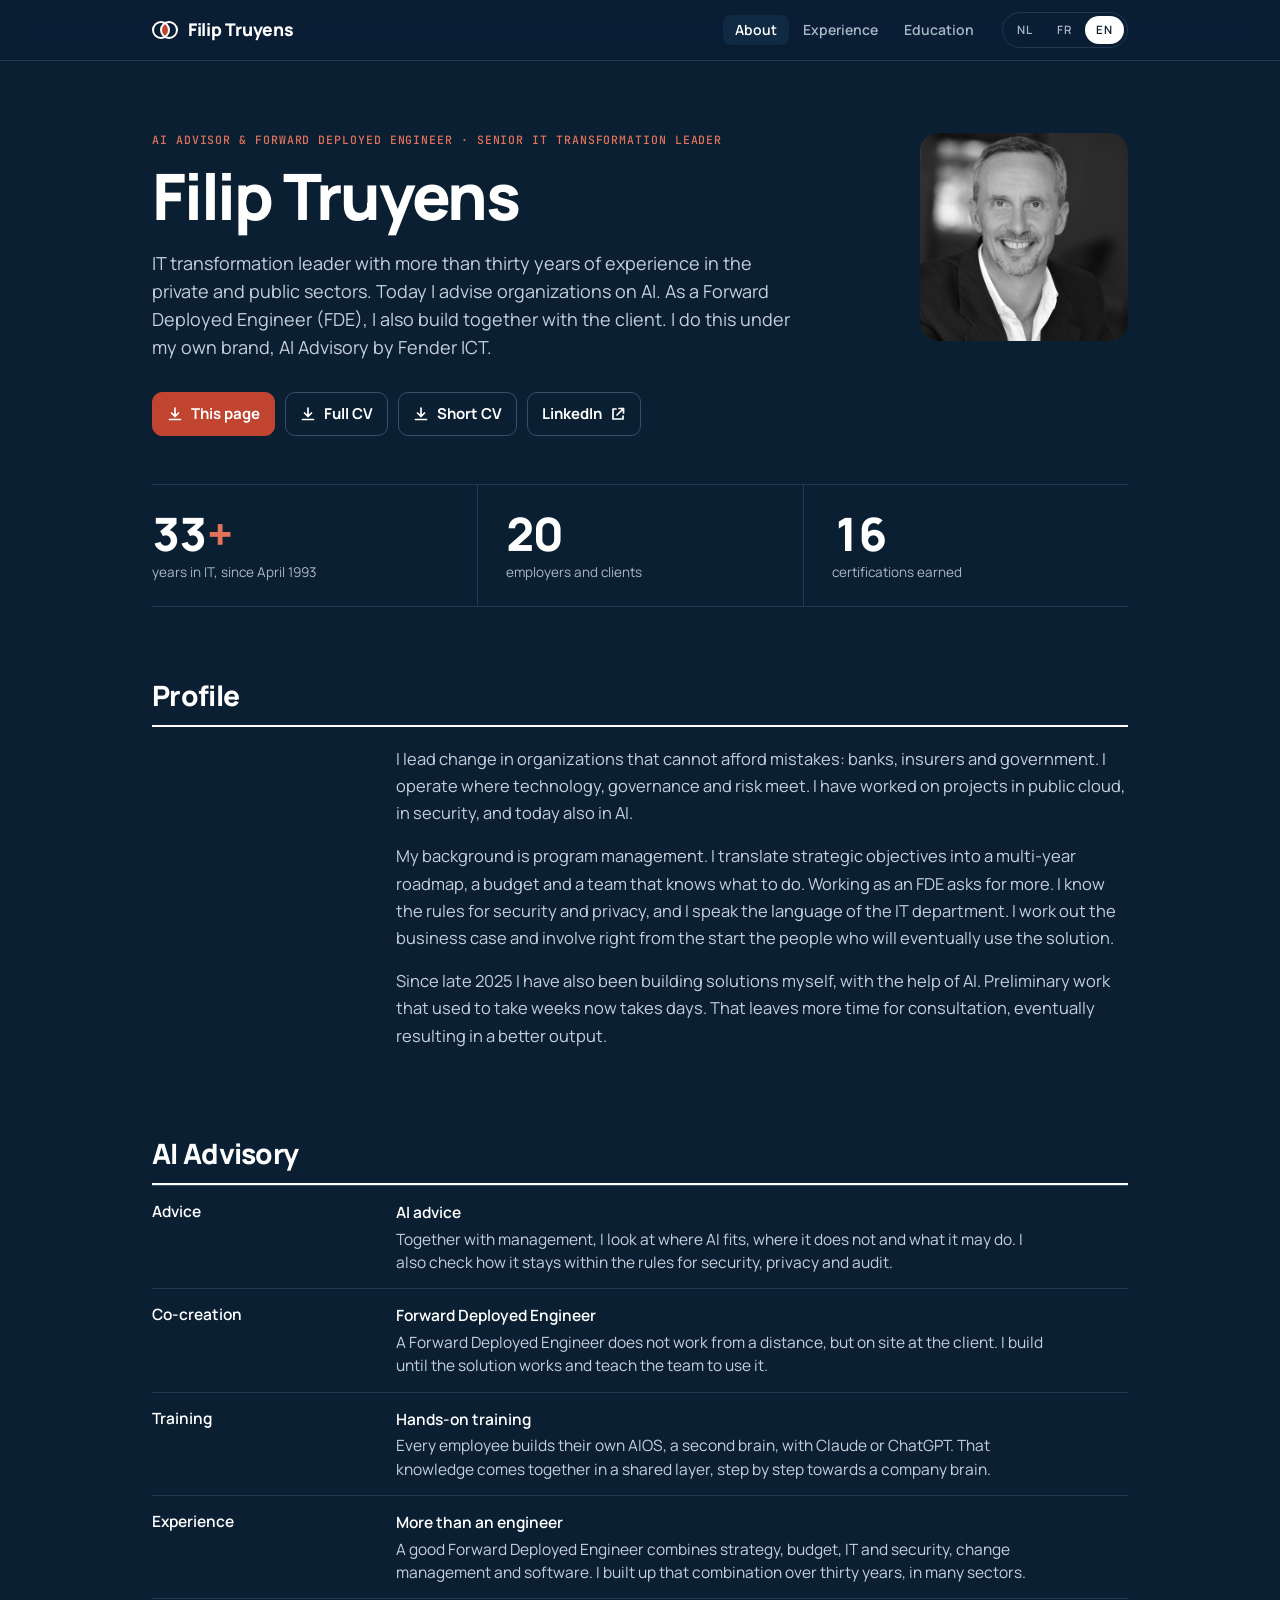
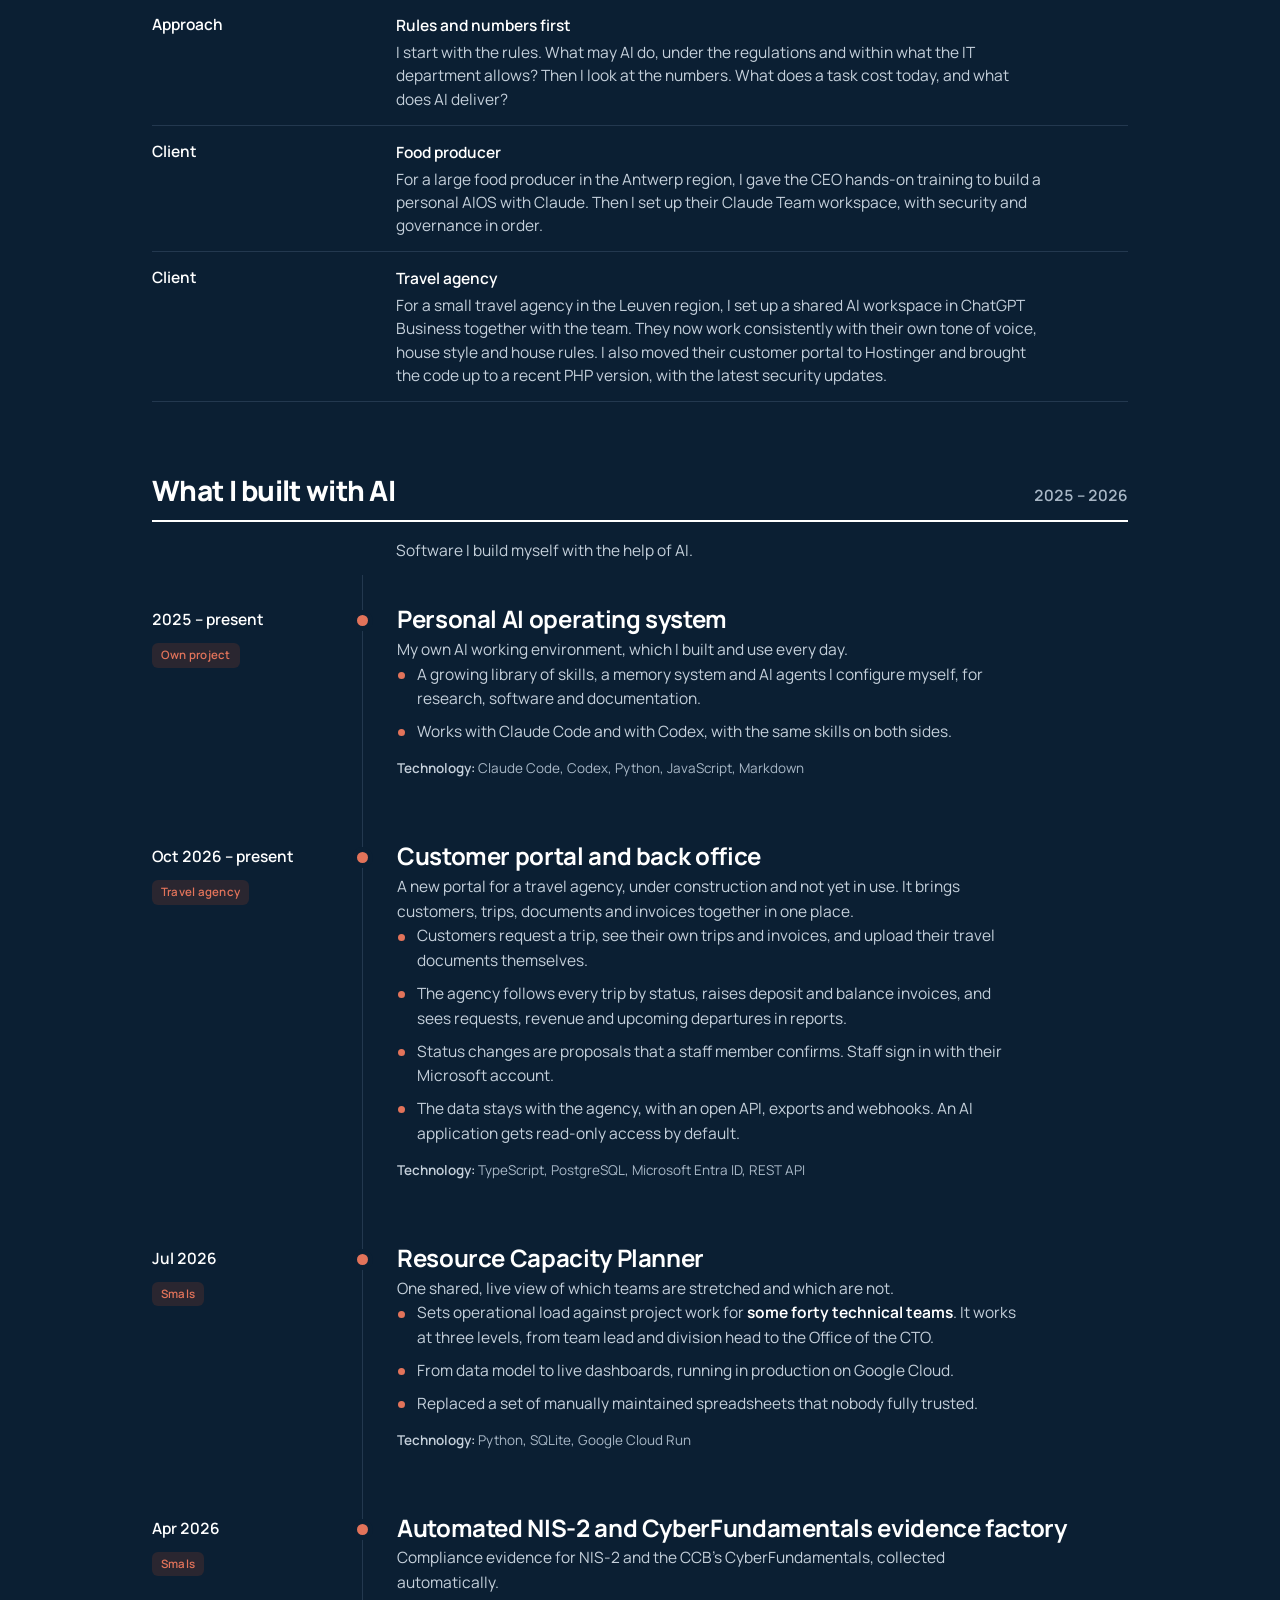
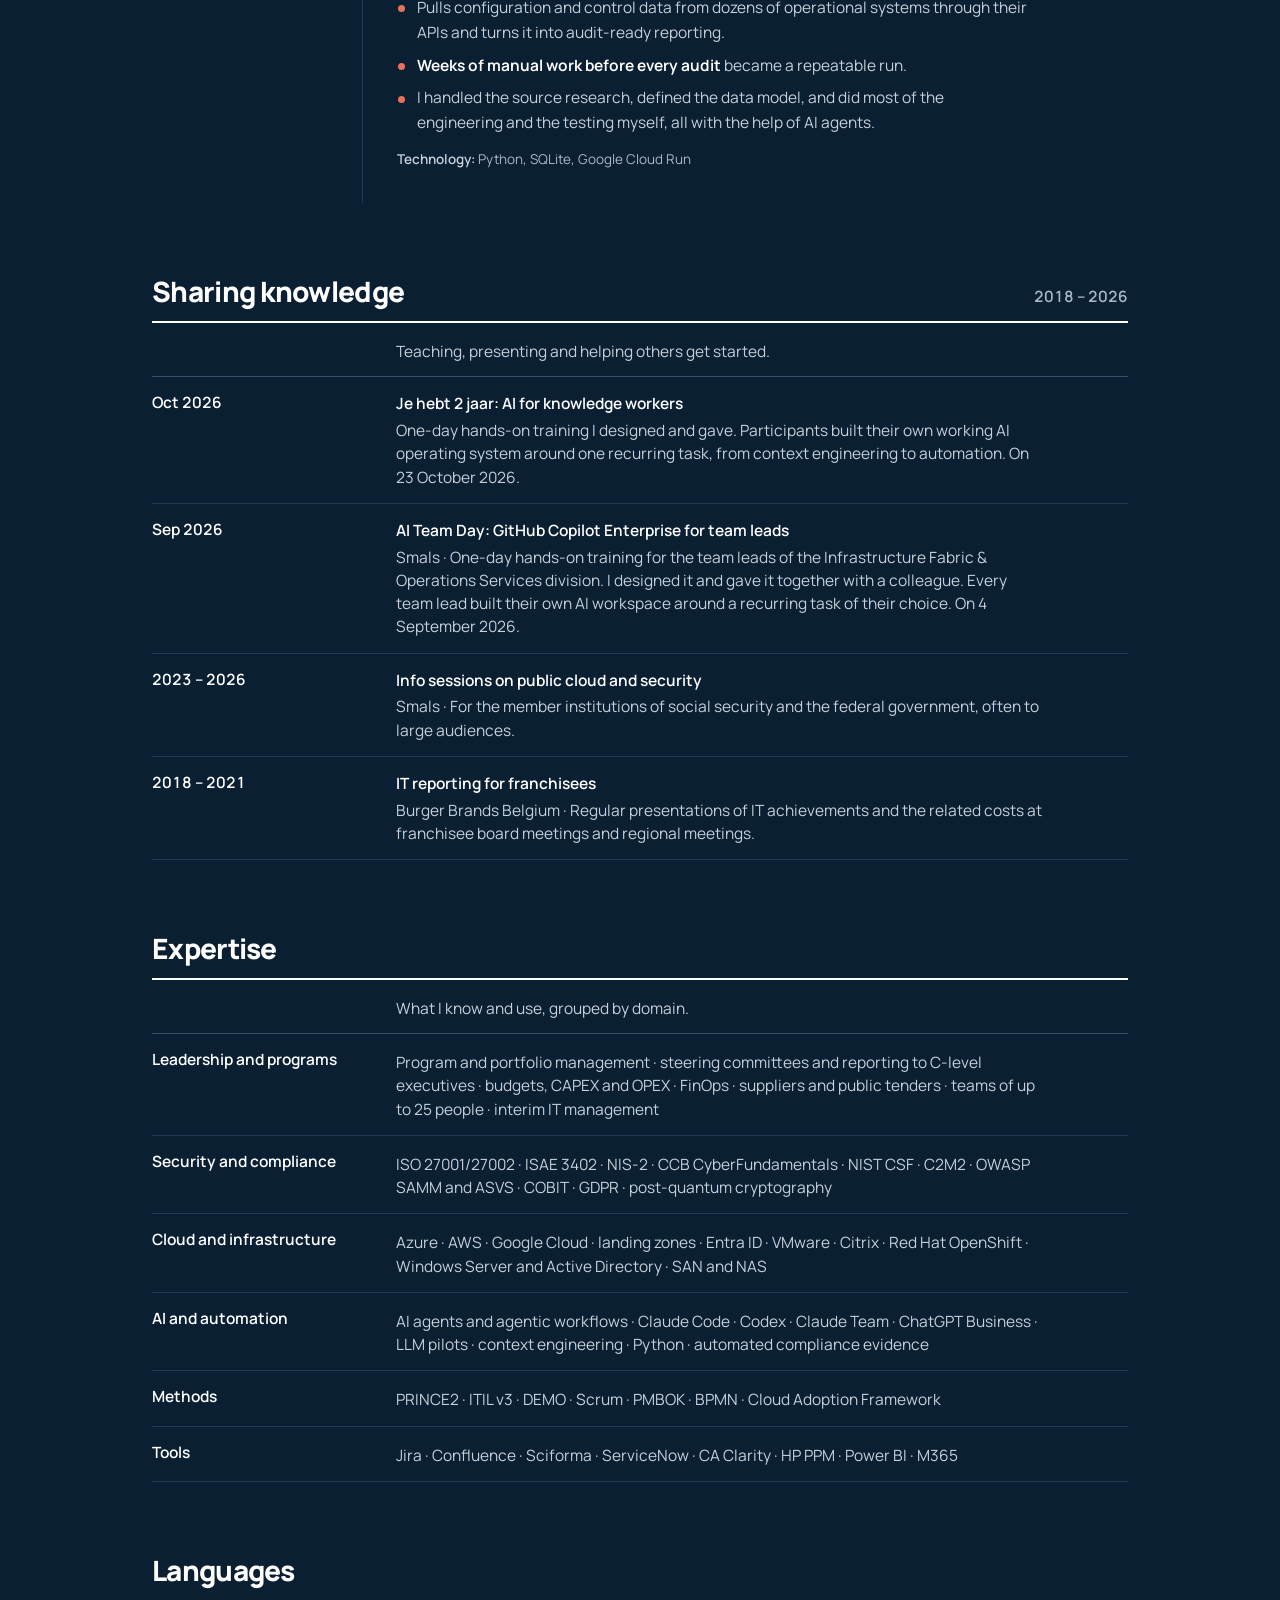
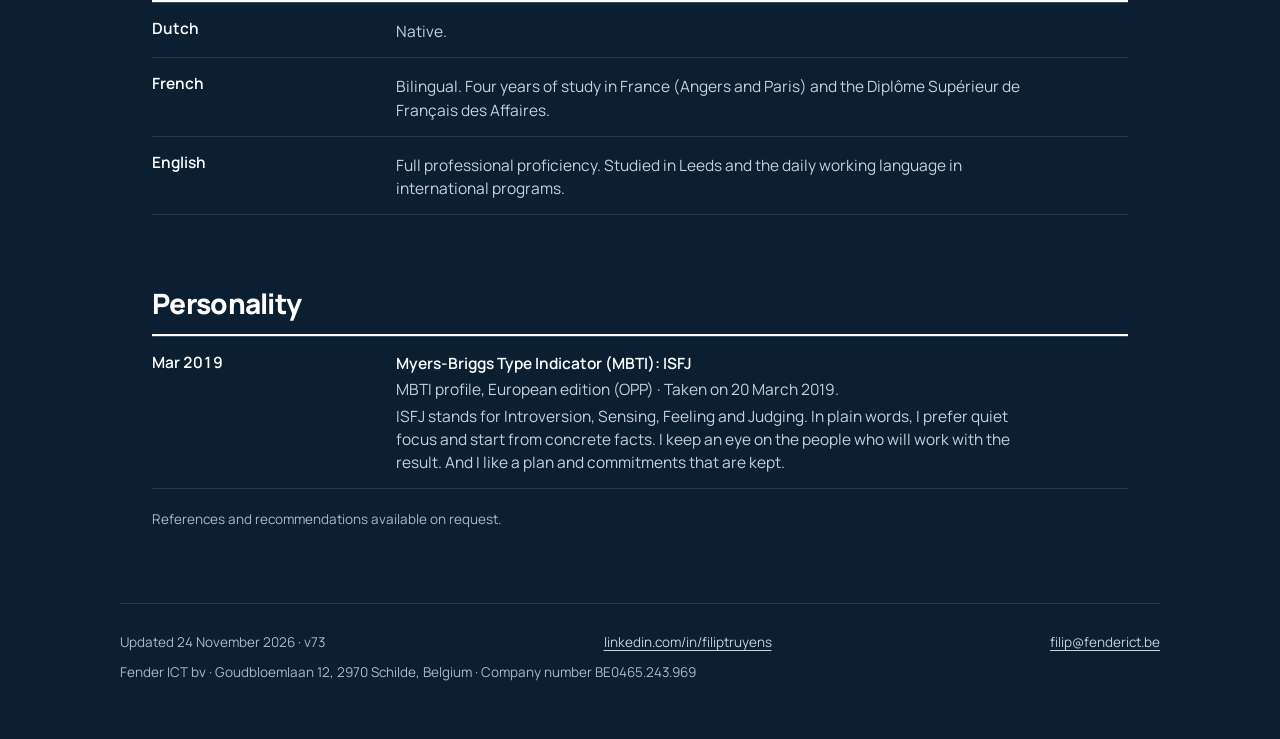
==== commit 9d9e3e1d: "site-v73: v73: klanten zonder naam" ====
--- a/index.html
+++ b/index.html
@@ -9,7 +9,7 @@
 <meta property="og:title" content="Filip Truyens">
 <meta property="og:description" content="Filip Truyens: IT transformation leader with more than thirty years of experience in the private and public sectors, now building solutions with AI.">
 <meta property="og:url" content="https://filiptruyens.be/">
-<meta property="og:image" content="https://filiptruyens.be/assets/og-site.png?v72">
+<meta property="og:image" content="https://filiptruyens.be/assets/og-site.png?v73">
 <meta property="og:image:width" content="1200">
 <meta property="og:image:height" content="627">
 <meta property="og:image:alt" content="Filip Truyens · AI Advisor &amp; Forward Deployed Engineer · Senior IT Transformation Leader">
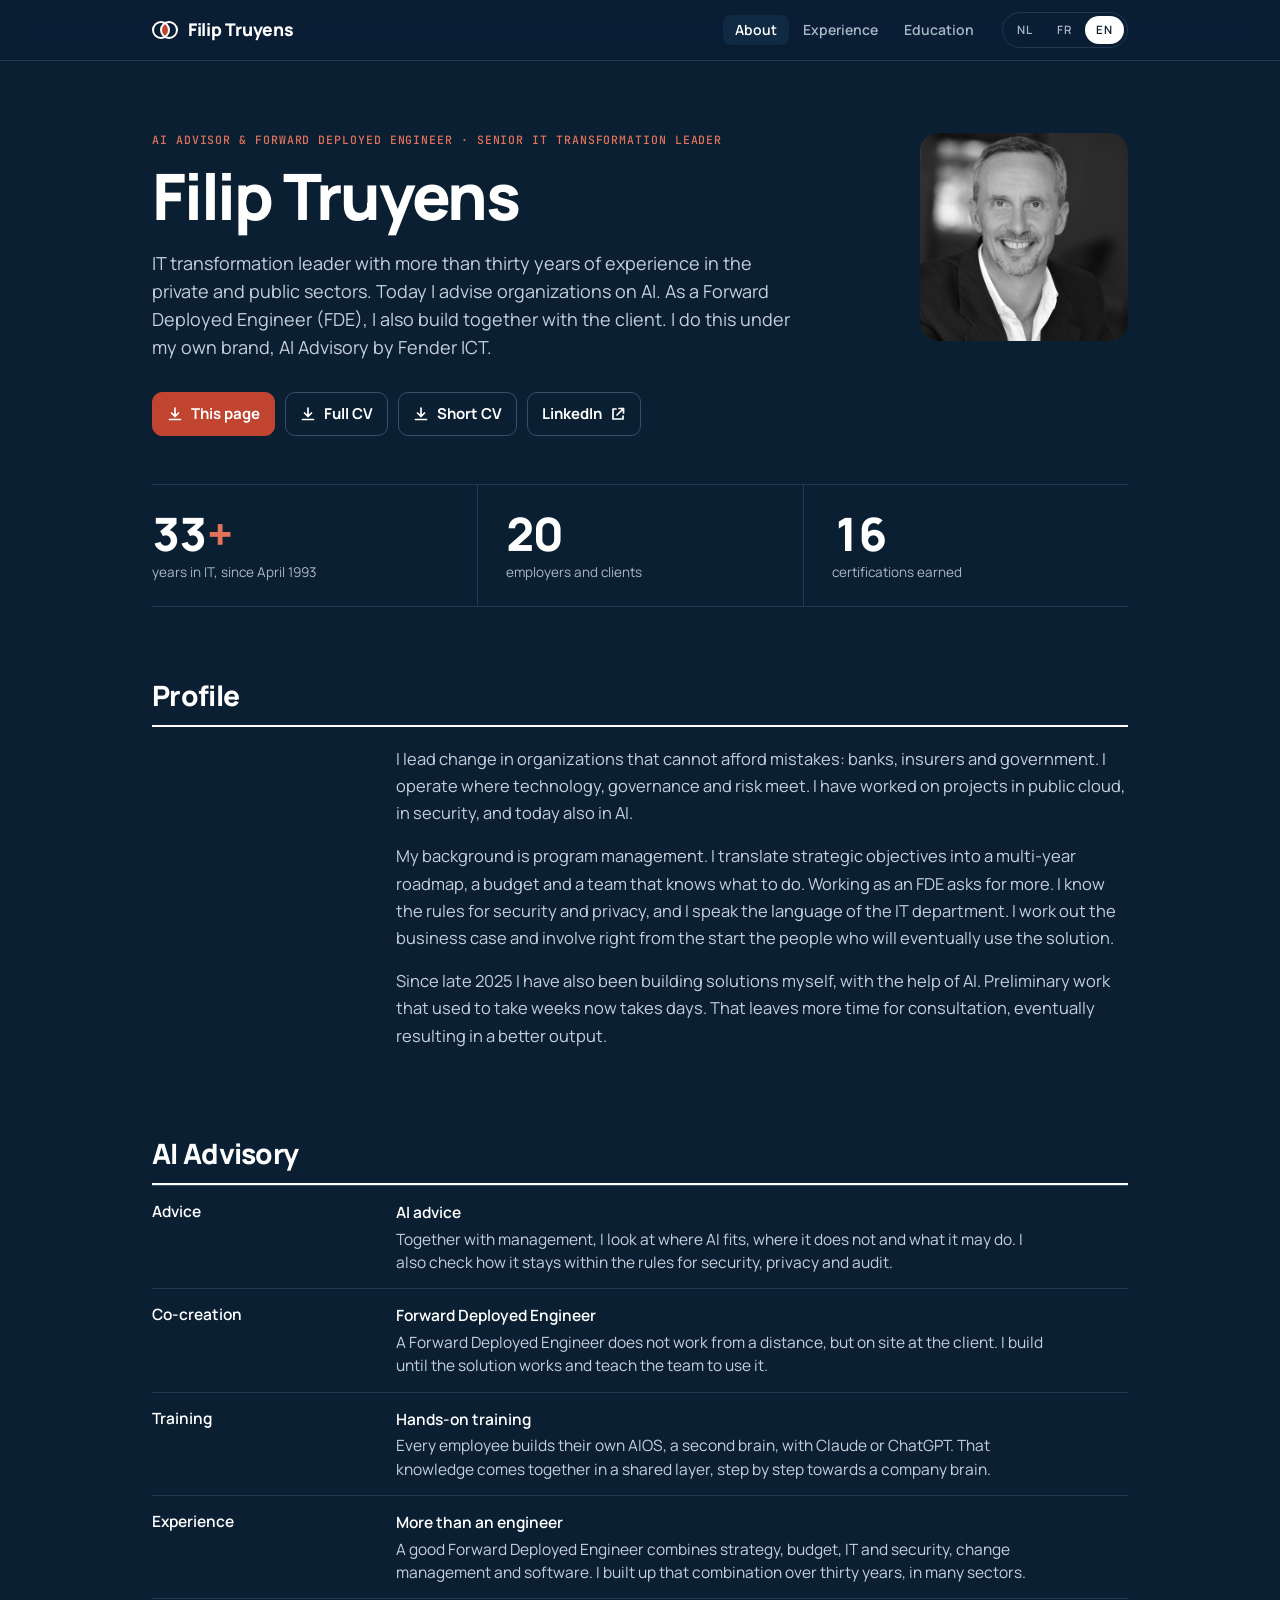
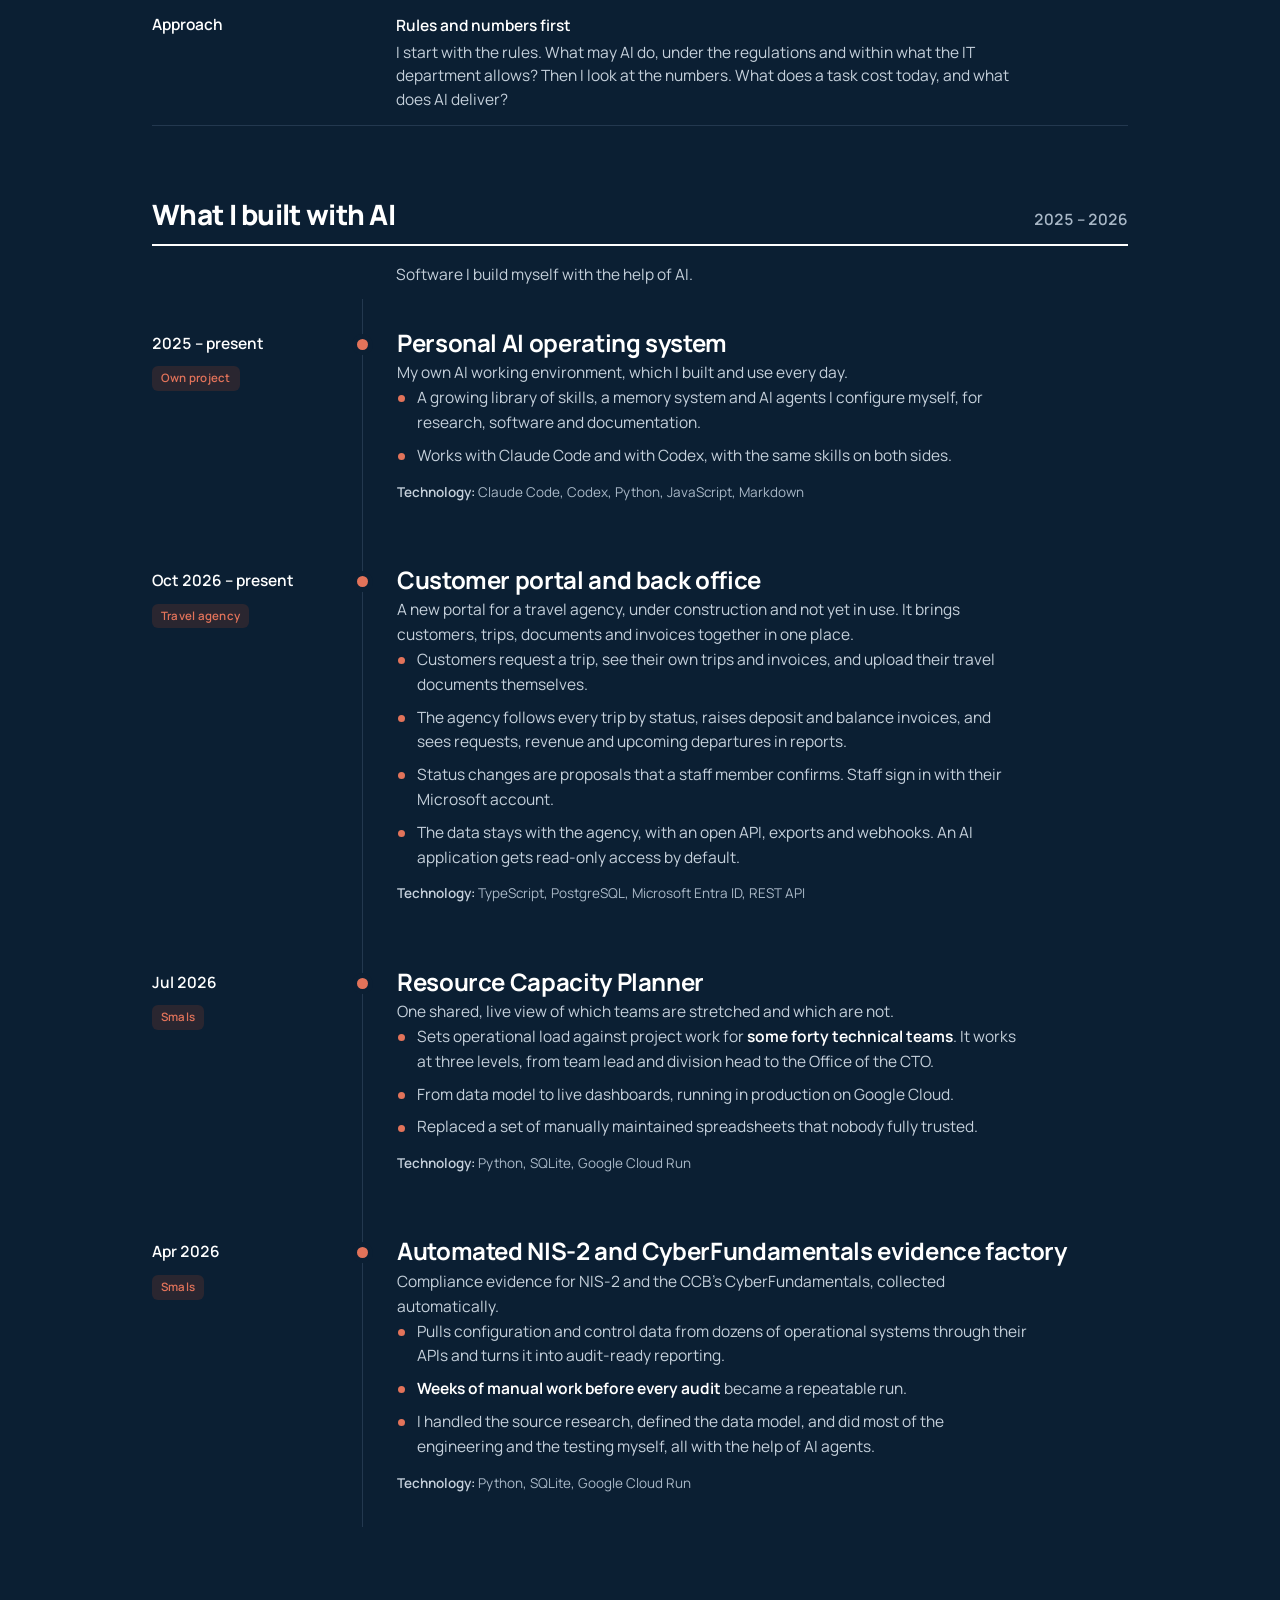
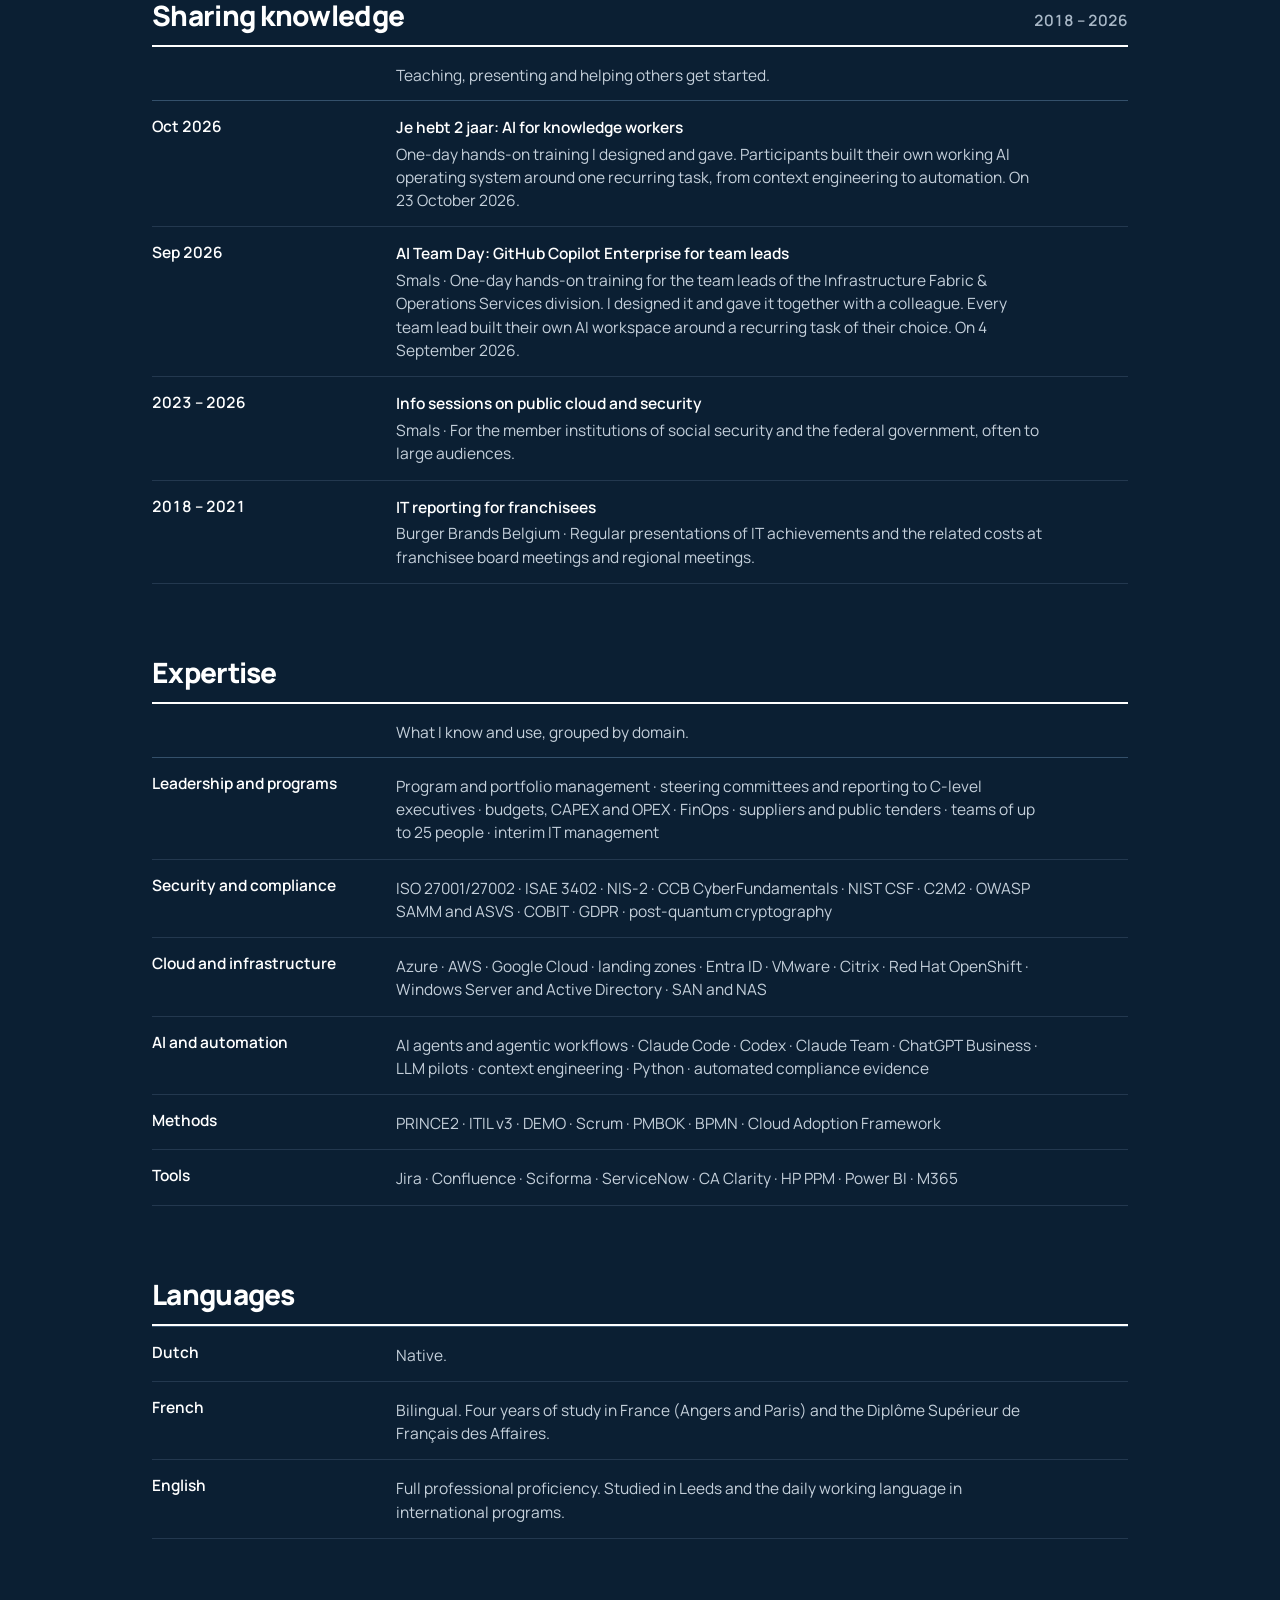
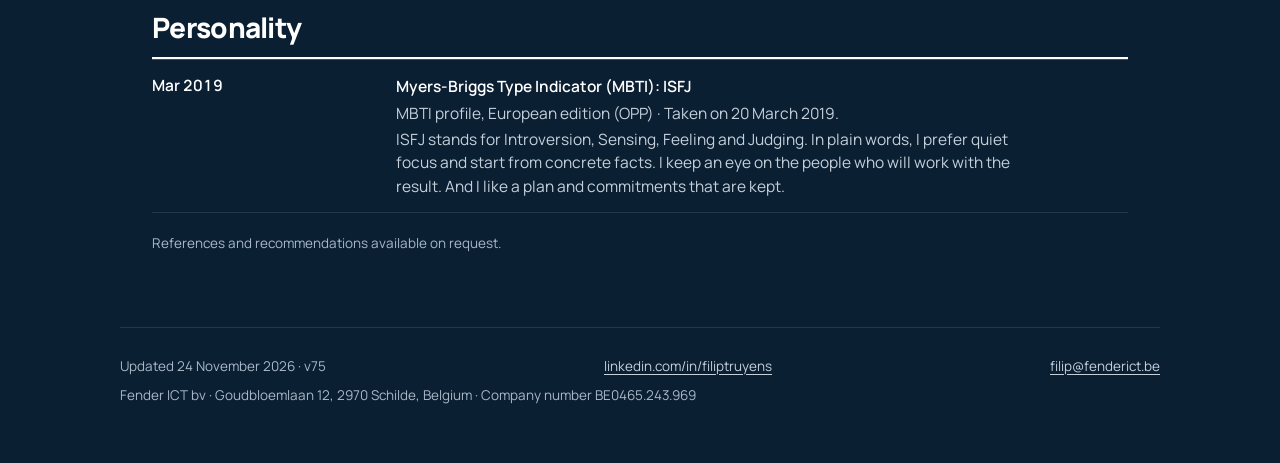
==== commit 49e6c387: "site-v75: site-v75: klanten alleen op Ervaring, Webhero Academy terug" ====
--- a/index.html
+++ b/index.html
@@ -9,7 +9,7 @@
 <meta property="og:title" content="Filip Truyens">
 <meta property="og:description" content="Filip Truyens: IT transformation leader with more than thirty years of experience in the private and public sectors, now building solutions with AI.">
 <meta property="og:url" content="https://filiptruyens.be/">
-<meta property="og:image" content="https://filiptruyens.be/assets/og-site.png?v73">
+<meta property="og:image" content="https://filiptruyens.be/assets/og-site.png?v75">
 <meta property="og:image:width" content="1200">
 <meta property="og:image:height" content="627">
 <meta property="og:image:alt" content="Filip Truyens · AI Advisor &amp; Forward Deployed Engineer · Senior IT Transformation Leader">
